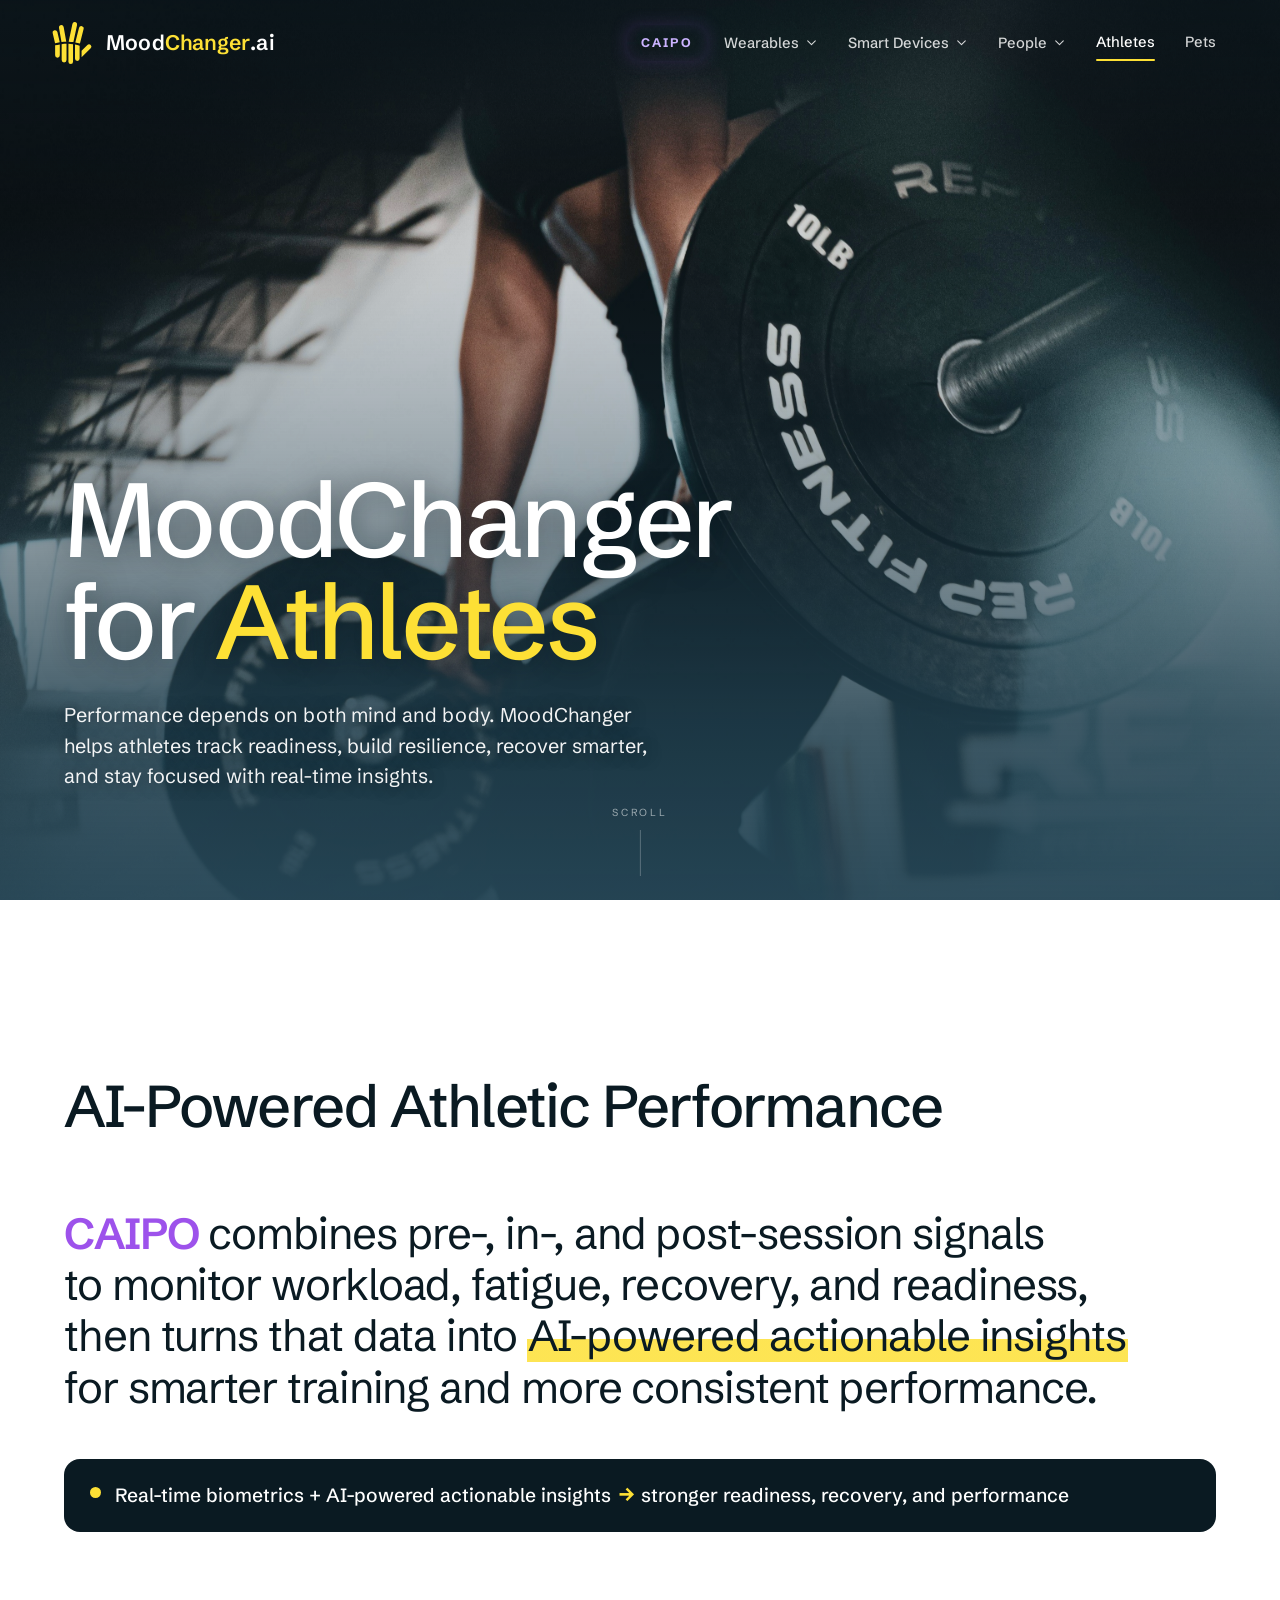
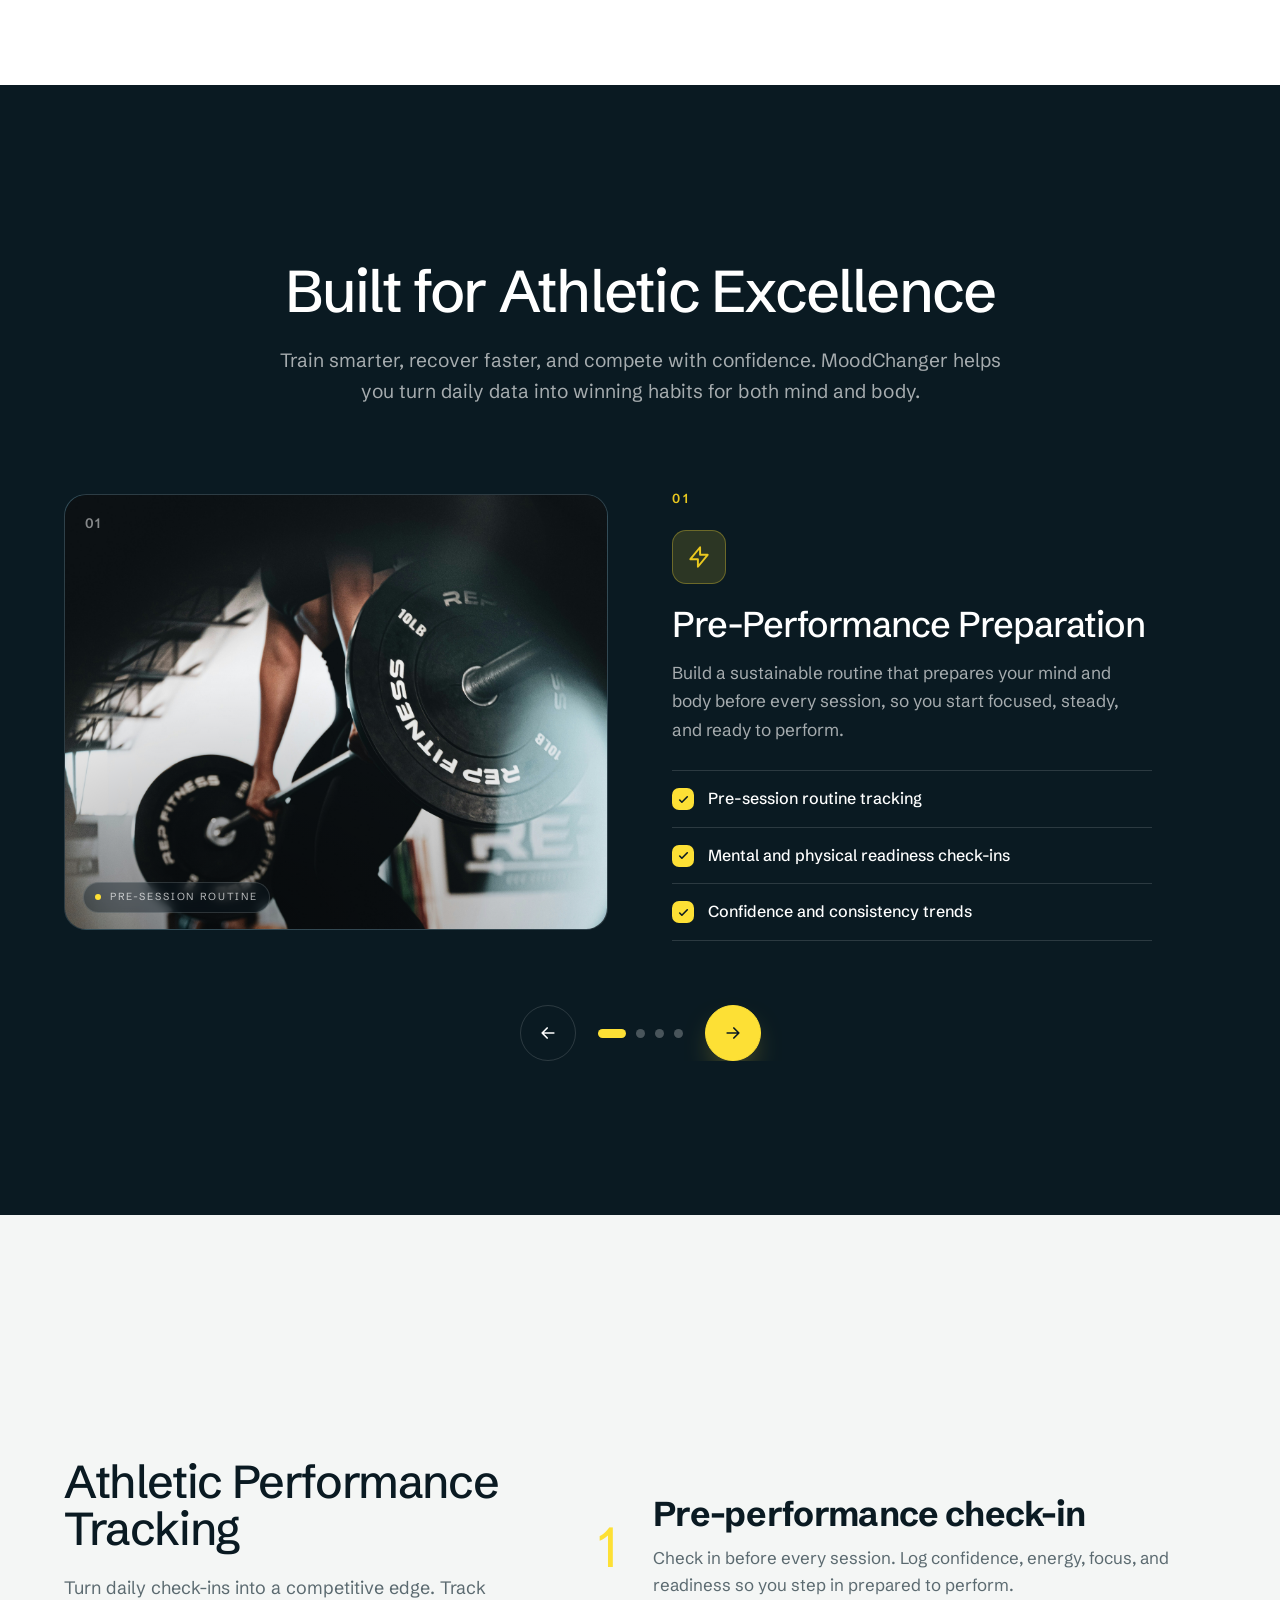
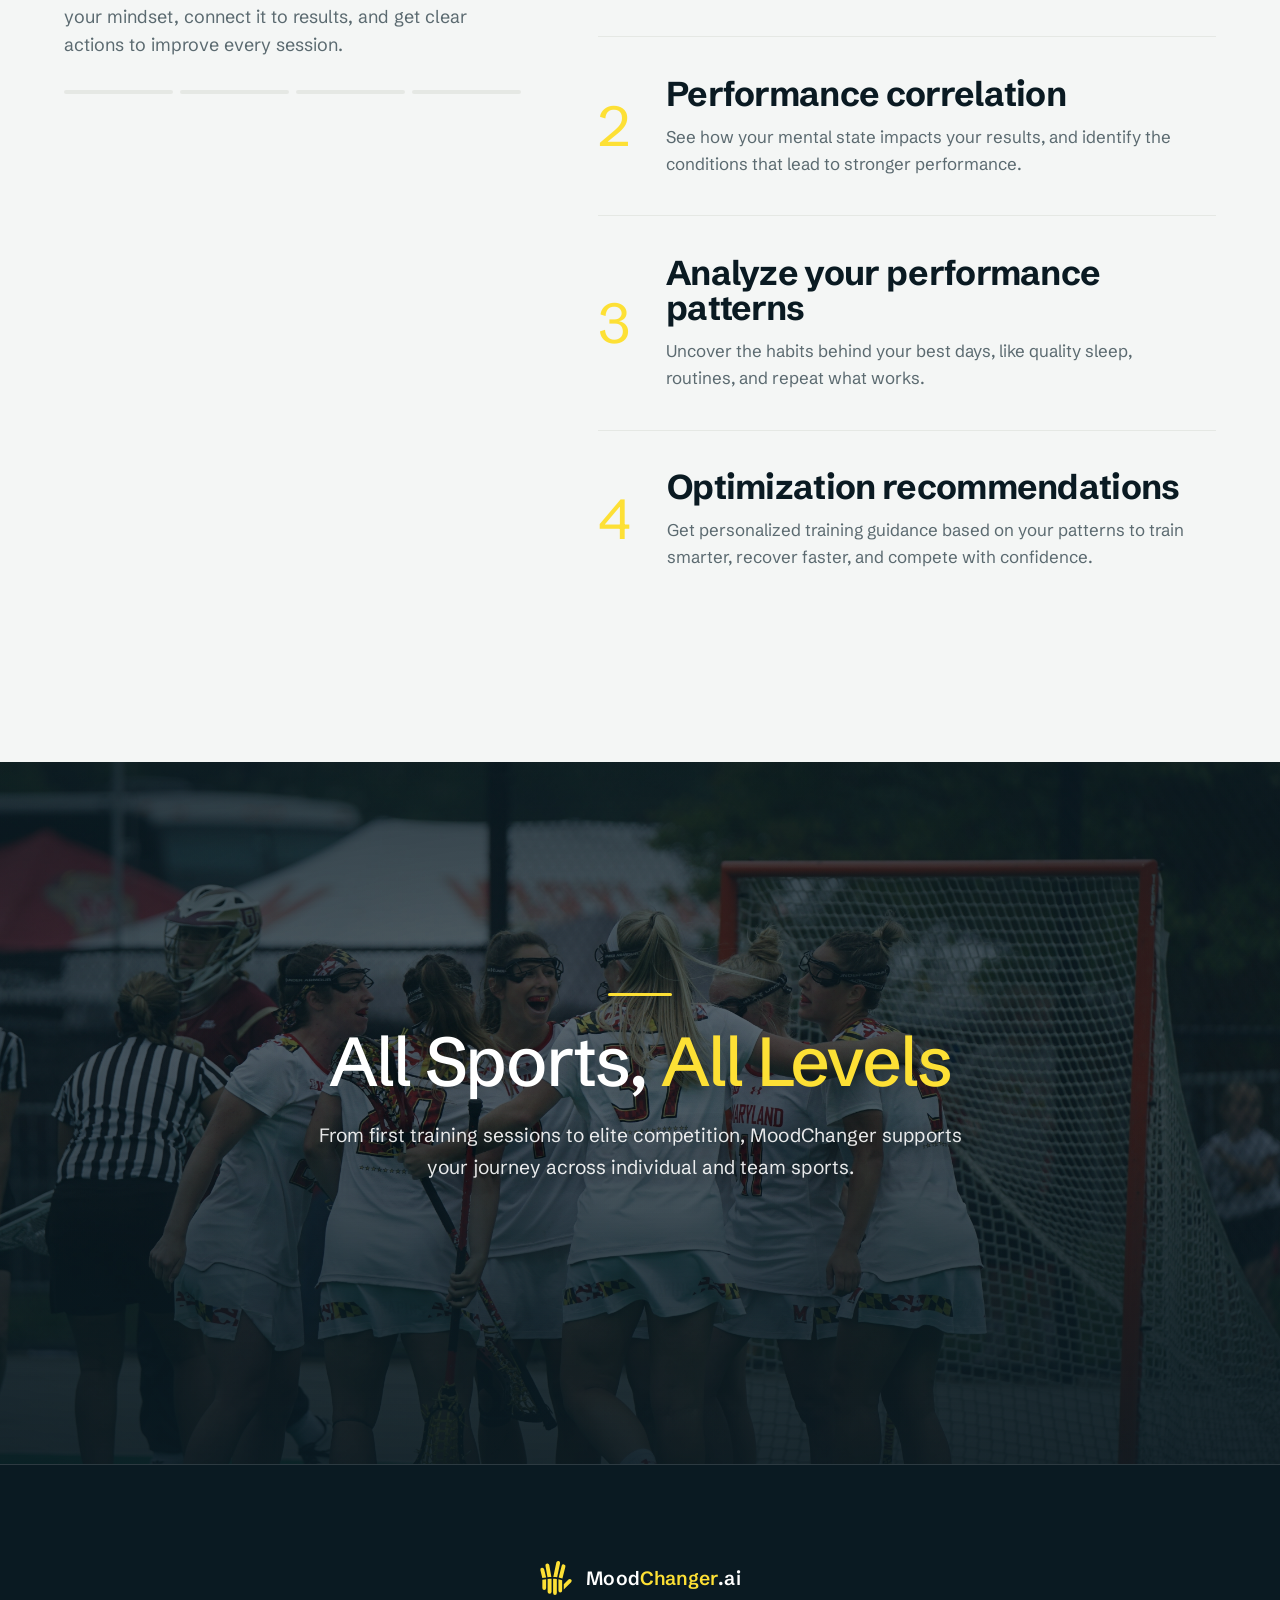
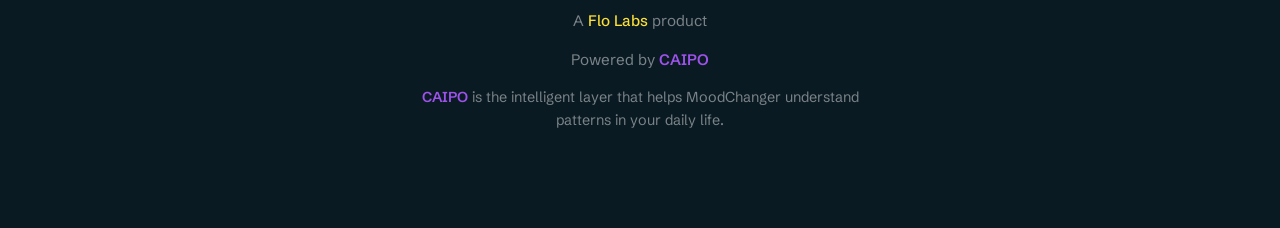
==== Athletes.html @ dd704f51 "Add files via upload" ====
<!doctype html>
<html lang="en">
<head>
<meta charset="utf-8">
<meta name="viewport" content="width=device-width, initial-scale=1">
<title>MoodChanger for Athletes</title>
<link rel="preconnect" href="https://fonts.googleapis.com">
<link rel="preconnect" href="https://fonts.gstatic.com" crossorigin>
<link href="https://fonts.googleapis.com/css2?family=Schibsted+Grotesk:wght@400;500;600;700;800&display=swap" rel="stylesheet">
<link rel="stylesheet" href="athletes.css">
</head>
<body id="top">

<div class="progress" aria-hidden="true"></div>

<!-- ============================================================ HEADER -->
<header class="site-header" data-header>
  <div class="header-row">
    <a class="brand" href="Home.html" aria-label="MoodChanger home">
      <img class="mark" src="assets/flomadlogo.svg" alt="">
      <span class="word">Mood<span class="a">Changer</span>.ai</span>
    </a>

    <button class="burger" data-nav-toggle aria-label="Menu" aria-expanded="false"><i></i><i></i><i></i></button>

    <nav class="nav" data-nav aria-label="Primary">
      <div class="item">
        <a class="caipo-pill" href="https://www.caipo.ai/" target="_blank" rel="noopener">CAIPO</a>
      </div>

      <div class="item has-menu">
        <button class="trigger" type="button">Wearables
          <svg class="chev" viewBox="0 0 24 24" fill="none" stroke="currentColor" stroke-width="2"><path d="M19 9l-7 7-7-7" stroke-linecap="round" stroke-linejoin="round"/></svg>
        </button>
        <div class="menu scroll">
          <a href="#">SmartGlasses</a>
          <a href="#">EEG Hardware</a>
          <a href="#">Smart Ring</a>
          <a href="#">Brain Monitor</a>
          <a href="#">Smart Foot Pods</a>
          <a href="#">Smart Insoles</a>
          <a href="#">Smart Watch</a>
          <a href="#">Exoskeleton</a>
          <a href="#">Smart Gloves</a>
          <a href="#">Smart Shirt</a>
          <a href="#">Smart Suit</a>
          <a href="#">Smart Posture Trainer</a>
        </div>
      </div>

      <div class="item has-menu">
        <button class="trigger" type="button">Smart Devices
          <svg class="chev" viewBox="0 0 24 24" fill="none" stroke="currentColor" stroke-width="2"><path d="M19 9l-7 7-7-7" stroke-linecap="round" stroke-linejoin="round"/></svg>
        </button>
        <div class="menu">
          <a href="#">AI Health Insights</a>
          <a href="#">Smart Scale</a>
          <a href="#">Smart Bottle</a>
          <a href="#">Smart Robots</a>
        </div>
      </div>

      <div class="item has-menu">
        <button class="trigger" type="button">People
          <svg class="chev" viewBox="0 0 24 24" fill="none" stroke="currentColor" stroke-width="2"><path d="M19 9l-7 7-7-7" stroke-linecap="round" stroke-linejoin="round"/></svg>
        </button>
        <div class="menu">
          <a href="#">Allergies</a>
          <a href="#">Stuttering</a>
          <a href="#">Cognitive Loss</a>
        </div>
      </div>

      <div class="item active"><a href="#top">Athletes</a></div>
      <div class="item"><a href="#">Pets</a></div>
    </nav>
  </div>
</header>

<main>

  <!-- ============================================================ HERO -->
  <section class="hero">
    <div class="hero-media" data-parallax="0.16">
      <video class="hero-video" autoplay muted loop playsinline preload="auto" poster="assets/feature-1.jpg">
        <source src="assets/hero.mp4" type="video/mp4">
      </video>
    </div>

    <div class="hero-inner">
      <h1 class="reveal" data-delay="80">MoodChanger for <span class="accent">Athletes</span></h1>
      <p class="lede reveal" data-delay="200">Performance depends on both mind and body. MoodChanger helps athletes track readiness, build resilience, recover smarter, and stay focused with real-time insights.</p>
    </div>

    <div class="scrollcue"><span>Scroll</span><span class="track"></span></div>
  </section>

  <!-- ============================================================ STATEMENT -->
  <section class="band paper" id="performance">
    <div class="wrap">
      <div class="statement">
        <div class="section-head">
          <h2 class="reveal" data-delay="60">AI-Powered Athletic Performance</h2>
        </div>

        <div class="statement-body">
          <p class="lead-line reveal" data-delay="80"><a class="caipo caipo-link" href="https://www.caipo.ai/" target="_blank" rel="noopener">CAIPO</a> combines pre-, in-, and post-session signals to monitor workload, fatigue, recovery, and readiness, then turns that data into <span class="mk">AI-powered actionable insights</span> for smarter training and more consistent performance.</p>
          <div class="signal reveal" data-delay="160">
            <span class="pulse"></span>
            <span>Real-time biometrics + AI-powered actionable insights <span class="ar">&#8594;</span> stronger readiness, recovery, and performance</span>
          </div>
        </div>
      </div>
    </div>
  </section>

  <!-- ============================================================ FEATURES -->
  <section class="band dark" id="excellence">
    <div class="wrap">
      <div class="section-head center">
        <h2 class="reveal" data-delay="60">Built for Athletic Excellence</h2>
        <p class="sub reveal" data-delay="120">Train smarter, recover faster, and compete with confidence. MoodChanger helps you turn daily data into winning habits for both mind and body.</p>
      </div>

      <div class="feature-carousel reveal" data-delay="120">
        <div class="feature-track">

        <!-- 01 -->
        <article class="feature reveal">
          <div class="media">
            <div class="zoom"><img src="assets/feature-1.jpg" alt="Athlete preparing to lift" loading="lazy"></div>
            <div class="vig"></div>
            <span class="idx">01</span>
            <span class="tag"><span class="dot"></span>Pre-session routine</span>
          </div>
          <div class="copy">
            <span class="fnum">01</span>
            <div class="ficon"><svg viewBox="0 0 24 24" fill="none" stroke="currentColor" stroke-width="1.8"><path d="M13 10V3L4 14h7v7l9-11h-7z" stroke-linecap="round" stroke-linejoin="round"/></svg></div>
            <h3>Pre-Performance Preparation</h3>
            <p class="desc">Build a sustainable routine that prepares your mind and body before every session, so you start focused, steady, and ready to perform.</p>
            <ul class="points">
              <li><span class="ck"><svg viewBox="0 0 24 24" fill="none" stroke="currentColor" stroke-width="3"><path d="M5 13l4 4L19 7" stroke-linecap="round" stroke-linejoin="round"/></svg></span>Pre-session routine tracking</li>
              <li><span class="ck"><svg viewBox="0 0 24 24" fill="none" stroke="currentColor" stroke-width="3"><path d="M5 13l4 4L19 7" stroke-linecap="round" stroke-linejoin="round"/></svg></span>Mental and physical readiness check-ins</li>
              <li><span class="ck"><svg viewBox="0 0 24 24" fill="none" stroke="currentColor" stroke-width="3"><path d="M5 13l4 4L19 7" stroke-linecap="round" stroke-linejoin="round"/></svg></span>Confidence and consistency trends</li>
            </ul>
          </div>
        </article>

        <!-- 02 -->
        <article class="feature reveal">
          <div class="media">
            <div class="zoom"><img src="assets/feature-2.jpg" alt="Athlete resting and recovering" loading="lazy"></div>
            <div class="vig"></div>
            <span class="idx">02</span>
            <span class="tag"><span class="dot"></span>Recovery &amp; sleep</span>
          </div>
          <div class="copy">
            <span class="fnum">02</span>
            <div class="ficon"><svg viewBox="0 0 24 24" fill="none" stroke="currentColor" stroke-width="1.8"><path d="M9 19v-6a2 2 0 00-2-2H5a2 2 0 00-2 2v6a2 2 0 002 2h2a2 2 0 002-2zm0 0V9a2 2 0 012-2h2a2 2 0 012 2v10m-6 0a2 2 0 002 2h2a2 2 0 002-2m0 0V5a2 2 0 012-2h2a2 2 0 012 2v14a2 2 0 01-2 2h-2a2 2 0 01-2-2z" stroke-linecap="round" stroke-linejoin="round"/></svg></div>
            <h3>Recovery &amp; Training Load</h3>
            <p class="desc">Balance effort and recovery with clearer insights into your levels of fatigue, workload, and your capacity to train without losing momentum.</p>
            <ul class="points">
              <li><span class="ck"><svg viewBox="0 0 24 24" fill="none" stroke="currentColor" stroke-width="3"><path d="M5 13l4 4L19 7" stroke-linecap="round" stroke-linejoin="round"/></svg></span>Sleep and recovery correlation</li>
              <li><span class="ck"><svg viewBox="0 0 24 24" fill="none" stroke="currentColor" stroke-width="3"><path d="M5 13l4 4L19 7" stroke-linecap="round" stroke-linejoin="round"/></svg></span>Training load and fatigue patterns</li>
              <li><span class="ck"><svg viewBox="0 0 24 24" fill="none" stroke="currentColor" stroke-width="3"><path d="M5 13l4 4L19 7" stroke-linecap="round" stroke-linejoin="round"/></svg></span>Recovery optimization guidance</li>
            </ul>
          </div>
        </article>

        <!-- 03 -->
        <article class="feature reveal">
          <div class="media">
            <div class="zoom"><img src="assets/feature-3.jpg" alt="Athlete supported under pressure" loading="lazy"></div>
            <div class="vig"></div>
            <span class="idx">03</span>
            <span class="tag"><span class="dot"></span>Focus under pressure</span>
          </div>
          <div class="copy">
            <span class="fnum">03</span>
            <div class="ficon"><svg viewBox="0 0 24 24" fill="none" stroke="currentColor" stroke-width="1.8"><path d="M9.663 17h4.673M12 3v1m6.364 1.636l-.707.707M21 12h-1M4 12H3m3.343-5.657l-.707-.707m2.828 9.9a5 5 0 117.072 0l-.548.547A3.374 3.374 0 0014 18.469V19a2 2 0 11-4 0v-.531c0-.895-.356-1.754-.988-2.386l-.548-.547z" stroke-linecap="round" stroke-linejoin="round"/></svg></div>
            <h3>Performance Readiness</h3>
            <p class="desc">Understand how pressure, environment, and mindset affect decisions and execution, so you can stay composed when performance matters most.</p>
            <ul class="points">
              <li><span class="ck"><svg viewBox="0 0 24 24" fill="none" stroke="currentColor" stroke-width="3"><path d="M5 13l4 4L19 7" stroke-linecap="round" stroke-linejoin="round"/></svg></span>Pressure response patterns</li>
              <li><span class="ck"><svg viewBox="0 0 24 24" fill="none" stroke="currentColor" stroke-width="3"><path d="M5 13l4 4L19 7" stroke-linecap="round" stroke-linejoin="round"/></svg></span>Environmental performance factors</li>
              <li><span class="ck"><svg viewBox="0 0 24 24" fill="none" stroke="currentColor" stroke-width="3"><path d="M5 13l4 4L19 7" stroke-linecap="round" stroke-linejoin="round"/></svg></span>Focus and resilience strategies</li>
            </ul>
          </div>
        </article>

        <!-- 04 -->
        <article class="feature reveal">
          <div class="media">
            <div class="zoom"><img src="assets/feature-4.jpg" alt="Team celebrating together" loading="lazy"></div>
            <div class="vig"></div>
            <span class="idx">04</span>
            <span class="tag"><span class="dot"></span>Team coordination</span>
          </div>
          <div class="copy">
            <span class="fnum">04</span>
            <div class="ficon"><svg viewBox="0 0 24 24" fill="none" stroke="currentColor" stroke-width="1.8"><path d="M17 20h5v-2a3 3 0 00-5.356-1.857M17 20H7m10 0v-2c0-.656-.126-1.283-.356-1.857M7 20H2v-2a3 3 0 015.356-1.857M7 20v-2c0-.656.126-1.283.356-1.857m0 0a5.002 5.002 0 019.288 0M15 7a3 3 0 11-6 0 3 3 0 016 0zm6 3a2 2 0 11-4 0 2 2 0 014 0zM7 10a2 2 0 11-4 0 2 2 0 014 0z" stroke-linecap="round" stroke-linejoin="round"/></svg></div>
            <h3>Coordinated Performance</h3>
            <p class="desc">Strengthen your individual impact while improving team coordination through clearer communication, leadership awareness through shared performance patterns.</p>
            <ul class="points">
              <li><span class="ck"><svg viewBox="0 0 24 24" fill="none" stroke="currentColor" stroke-width="3"><path d="M5 13l4 4L19 7" stroke-linecap="round" stroke-linejoin="round"/></svg></span>Leadership moments</li>
              <li><span class="ck"><svg viewBox="0 0 24 24" fill="none" stroke="currentColor" stroke-width="3"><path d="M5 13l4 4L19 7" stroke-linecap="round" stroke-linejoin="round"/></svg></span>Communication patterns</li>
              <li><span class="ck"><svg viewBox="0 0 24 24" fill="none" stroke="currentColor" stroke-width="3"><path d="M5 13l4 4L19 7" stroke-linecap="round" stroke-linejoin="round"/></svg></span>Team coordination signals</li>
            </ul>
          </div>
        </article>

        </div><!-- /feature-track -->

        <div class="carousel-nav">
          <button class="cbtn prev" type="button" data-carousel-prev aria-label="Previous capability">
            <svg viewBox="0 0 24 24" fill="none" stroke="currentColor" stroke-width="2"><path d="M19 12H5M11 6l-6 6 6 6" stroke-linecap="round" stroke-linejoin="round"/></svg>
          </button>
          <div class="carousel-dots" role="tablist">
            <button class="on" type="button" aria-label="Capability 1"></button>
            <button type="button" aria-label="Capability 2"></button>
            <button type="button" aria-label="Capability 3"></button>
            <button type="button" aria-label="Capability 4"></button>
          </div>
          <button class="cbtn next" type="button" data-carousel-next aria-label="Next capability">
            <svg viewBox="0 0 24 24" fill="none" stroke="currentColor" stroke-width="2"><path d="M5 12h14M13 6l6 6-6 6" stroke-linecap="round" stroke-linejoin="round"/></svg>
          </button>
        </div>
      </div><!-- /feature-carousel -->
    </div>
  </section>

  <!-- ============================================================ TRACKING -->
  <section class="band paper-2" id="tracking">
    <div class="wrap">
      <div class="track-grid">
        <div class="track-aside">
          <h2 class="reveal" data-delay="60" style="font-size:clamp(1.9rem,3.6vw,3rem);font-weight:500;letter-spacing:-.03em">Athletic Performance Tracking</h2>
          <p class="reveal" data-delay="120" style="margin-top:22px;color:var(--muted-l);font-size:1.12rem;line-height:1.6">Turn daily check-ins into a competitive edge. Track your mindset, connect it to results, and get clear actions to improve every session.</p>
          <div class="meter reveal" data-delay="180"><span></span><span></span><span></span><span></span></div>
        </div>

        <div class="steps">
          <div class="step"><div class="n">1</div><div><h4>Pre-performance check-in</h4><p>Check in before every session. Log confidence, energy, focus, and readiness so you step in prepared to perform.</p></div></div>
          <div class="step"><div class="n">2</div><div><h4>Performance correlation</h4><p>See how your mental state impacts your results, and identify the conditions that lead to stronger performance.</p></div></div>
          <div class="step"><div class="n">3</div><div><h4>Analyze your performance patterns</h4><p>Uncover the habits behind your best days, like quality sleep, routines, and repeat what works.</p></div></div>
          <div class="step"><div class="n">4</div><div><h4>Optimization recommendations</h4><p>Get personalized training guidance based on your patterns to train smarter, recover faster, and compete with confidence.</p></div></div>
        </div>
      </div>
    </div>
  </section>

  <!-- ============================================================ CLOSING -->
  <section class="closing">
    <div class="closing-media" data-parallax="0.1">
      <video class="closing-video" autoplay muted loop playsinline preload="auto" poster="assets/feature-4.jpg">
        <source src="assets/closing.mp4" type="video/mp4">
      </video>
    </div>
    <div class="inner">
      <span class="closing-rule reveal" data-rev="fade" aria-hidden="true"></span>
      <h3 class="reveal" data-delay="60">All Sports, <span class="accent">All Levels</span></h3>
      <p class="reveal" data-delay="140">From first training sessions to elite competition, MoodChanger supports your journey across individual and team sports.</p>
      <p class="privacy reveal" data-delay="200"><span class="lock"><svg viewBox="0 0 24 24" fill="none" stroke="currentColor" stroke-width="2"><rect x="4" y="11" width="16" height="9" rx="2"/><path d="M8 11V7a4 4 0 018 0v4" stroke-linecap="round"/></svg></span>Your data stays private and is only shared with your permission.</p>
    </div>
  </section>

</main>

<!-- ============================================================ FOOTER -->
<footer class="site-footer">
  <div class="wrap footer-inner">
    <a class="brand" href="Home.html"><img class="mark" src="assets/flomadlogo.svg" alt="" style="width:34px;height:34px"><span class="word">Mood<span class="a">Changer</span>.ai</span></a>
    <p>A <a class="lk" href="https://www.flolabsinnovations.com/" target="_blank" rel="noopener">Flo Labs</a> product</p>
    <p>Powered by <a href="https://caipo.ai" target="_blank" rel="noopener" class="caipo">CAIPO</a></p>
    <p class="fine"><span class="caipo">CAIPO</span> is the intelligent layer that helps MoodChanger understand patterns in your daily life.</p>
  </div>
</footer>

<a class="backhome" href="Home.html" aria-label="Back to home"><svg viewBox="0 0 24 24" fill="none" stroke="currentColor" stroke-width="2"><path d="M19 12H5M11 6l-6 6 6 6" stroke-linecap="round" stroke-linejoin="round"/></svg>Home</a>

<script src="athletes.js"></script>
</body>
</html>
---- athletes.css ----
/* ============================================================
   MoodChanger · Athletes — cinematic redesign
   Visual language adapted from getcarv.com (motion reference)
   Palette: white-forward · MoodChanger yellow accent · deep navy ink
   ============================================================ */

:root{
  --ink:#0a1a22;          /* deep cinematic navy-black */
  --ink-brand:#0d2430;    /* MoodChanger navy */
  --ink-2:#102c38;
  --ink-3:#16384696;
  --paper:#ffffff;
  --paper-2:#f4f6f5;      /* warm off-white */
  --paper-3:#e9ece9;
  --line-d:rgba(255,255,255,.14);
  --line-l:#e5e8e4;
  --muted-d:rgba(255,255,255,.64);
  --muted-d2:rgba(255,255,255,.46);
  --muted-l:#5b6a70;
  --muted-l2:#8a979c;
  --yellow:#FDE035;
  --yellow-deep:#E9C81F;
  --caipo:#9d52eb;
  --ease:cubic-bezier(.22,.7,.3,1);
  --ease-out:cubic-bezier(.16,.84,.34,1);
  --maxw:1280px;
}

*{box-sizing:border-box}
html{scroll-behavior:smooth; -webkit-text-size-adjust:100%}
body{
  margin:0; background:var(--paper); color:var(--ink);
  font-family:"Schibsted Grotesk",system-ui,sans-serif;
  font-size:17px; line-height:1.6; font-weight:400;
  -webkit-font-smoothing:antialiased; overflow-x:hidden;
}
h1,h2,h3,h4{margin:0; font-weight:500; line-height:1.02; letter-spacing:-.025em}
p{margin:0}
a{color:inherit; text-decoration:none}
img{display:block; max-width:100%}
ul{margin:0; padding:0; list-style:none}
.wrap{width:min(var(--maxw),90vw); margin-inline:auto}

/* ---------- shared label ---------- */
.eyebrow{
  display:inline-flex; align-items:center; gap:.8em;
  font-size:.72rem; font-weight:600; letter-spacing:.2em; text-transform:uppercase;
  color:var(--muted-l);
}
.eyebrow::before{content:""; width:26px; height:2px; background:var(--yellow); display:block; transform-origin:left}
.on-dark .eyebrow, .eyebrow.light{color:var(--muted-d2)}

/* ---------- scroll progress ---------- */
.progress{position:fixed; top:0; left:0; height:2px; width:0; background:var(--yellow); z-index:1000; transition:width .1s linear}

/* ============================================================
   HEADER
   ============================================================ */
.site-header{position:fixed; inset:0 0 auto 0; z-index:900; transition:background .45s var(--ease), box-shadow .45s var(--ease), border-color .45s}
.site-header::after{content:""; position:absolute; inset:0; border-bottom:1px solid transparent; transition:border-color .45s; pointer-events:none}
.header-row{display:flex; align-items:center; justify-content:space-between; gap:24px; width:min(var(--maxw),92vw); margin-inline:auto; padding:22px 0; transition:padding .45s var(--ease)}
.site-header.scrolled{background:rgba(10,26,34,.78); backdrop-filter:blur(18px) saturate(1.2)}
.site-header.scrolled::after{border-color:var(--line-d)}
.site-header.scrolled .header-row{padding:13px 0}

.brand{display:flex; align-items:center; gap:13px}
.brand .mark{width:42px; height:42px; transition:transform .5s var(--ease)}
.brand:hover .mark{transform:rotate(-9deg) scale(1.07)}
.brand .word{display:flex; align-items:baseline; font-weight:600; font-size:1.32rem; letter-spacing:.005em; white-space:nowrap}
.brand .word .a{color:var(--yellow)}
/* default chrome = light text over dark hero */
.brand .word{color:#fff}
.nav{display:flex; align-items:center; gap:4px}
.nav > .item > a, .nav > .item > .trigger{
  display:inline-flex; align-items:center; gap:6px; padding:9px 13px; border-radius:9px;
  font-size:.92rem; font-weight:500; color:rgba(255,255,255,.82); cursor:pointer; white-space:nowrap;
  transition:color .25s, background .25s; background:transparent; border:0; font-family:inherit;
}
.nav > .item > a:hover, .nav > .item:hover > .trigger{color:#fff; background:rgba(255,255,255,.08)}
.nav .item.active > a{color:#fff}
.nav .item.active > a::after{content:""; position:absolute; left:13px; right:13px; bottom:3px; height:2px; background:var(--yellow); border-radius:2px}
.nav .item{position:relative}
.nav .item.active > a{position:relative}
.chev{width:13px; height:13px; transition:transform .3s var(--ease)}
.nav .item.has-menu:hover .chev{transform:rotate(180deg)}

.caipo-pill{
  font-weight:700!important; letter-spacing:.18em; font-size:.78rem!important;
  border:1px solid rgba(157,82,235,.5); color:#cbb3ff!important;
  padding:8px 14px!important; border-radius:9px;
  box-shadow:0 0 18px rgba(157,82,235,.18), inset 0 0 14px rgba(157,82,235,.12);
}
.caipo-pill:hover{border-color:#cbb3ff; color:#fff!important; background:rgba(157,82,235,.16)!important}

/* dropdown */
.menu{
  position:absolute; top:calc(100% + 10px); left:0; min-width:230px;
  background:rgba(13,36,48,.9); backdrop-filter:blur(20px);
  border:1px solid var(--line-d); border-radius:14px; padding:8px;
  box-shadow:0 30px 60px -28px rgba(0,0,0,.7);
  opacity:0; visibility:hidden; transform:translateY(8px); transition:.3s var(--ease); z-index:50;
}
.menu.scroll{max-height:340px; overflow-y:auto}
.nav .item.has-menu:hover .menu, .nav .item.has-menu:focus-within .menu{opacity:1; visibility:visible; transform:none}
.menu a{display:block; padding:9px 13px; border-radius:9px; font-size:.9rem; color:var(--muted-d); transition:.2s}
.menu a:hover{background:rgba(253,224,53,.12); color:#fff}
.menu::-webkit-scrollbar{width:0}

/* burger */
.burger{display:none; flex-direction:column; gap:5px; width:44px; height:44px; align-items:center; justify-content:center;
  background:rgba(255,255,255,.08); border:1px solid rgba(255,255,255,.2); border-radius:11px; cursor:pointer; z-index:60}
.burger i{width:20px; height:2px; background:#fff; border-radius:2px; transition:.3s var(--ease)}

/* ============================================================
   HERO
   ============================================================ */
.hero{position:relative; min-height:100svh; display:flex; align-items:flex-end; overflow:hidden; background:var(--ink); color:#fff}
.hero-media{position:absolute; inset:-10% 0 -10% 0; will-change:transform}
.hero-media .fill{position:absolute; inset:0}
.hero-video{position:absolute; inset:0; width:100%; height:100%; object-fit:cover; background:var(--ink)}
.hero::after{content:""; position:absolute; inset:0; z-index:1;
  background:linear-gradient(180deg,
    rgba(10,26,34,.42) 0%,
    rgba(10,26,34,.10) 24%,
    rgba(20,48,61,.42) 54%,
    rgba(31,62,77,.84) 80%,
    rgba(38,70,86,.96) 100%)}
.hero-inner{position:relative; z-index:2; width:min(var(--maxw),90vw); margin-inline:auto; padding:0 0 clamp(70px,12vh,150px)}
.hero h1{
  font-size:clamp(2.9rem,8.2vw,7rem); font-weight:500; line-height:.97; letter-spacing:-.035em;
  max-width:15ch; text-wrap:balance; text-shadow:0 2px 30px rgba(5,16,22,.5)}
.hero h1 .accent{color:var(--yellow); text-shadow:0 2px 26px rgba(5,16,22,.45)}
.hero .lede{margin-top:clamp(20px,3vh,34px); max-width:50ch; font-size:clamp(1.05rem,1.55vw,1.4rem); color:rgba(255,255,255,.94); font-weight:400; line-height:1.55; text-shadow:0 1px 16px rgba(5,16,22,.55)}
.hero .eyebrow{margin-bottom:26px}
.scrollcue{position:absolute; left:50%; bottom:24px; transform:translateX(-50%); z-index:3; display:flex; flex-direction:column; align-items:center; gap:9px;
  font-size:.64rem; letter-spacing:.28em; text-transform:uppercase; color:rgba(255,255,255,.55)}
.scrollcue .track{width:1px; height:46px; background:rgba(255,255,255,.25); position:relative; overflow:hidden}
.scrollcue .track::after{content:""; position:absolute; top:-60%; left:0; width:100%; height:60%; background:var(--yellow); animation:cue 2s var(--ease) infinite}
@keyframes cue{0%{top:-60%}100%{top:110%}}

/* ============================================================
   MEDIA PLACEHOLDER (premium, intentional)
   ============================================================ */
.media{position:relative; overflow:hidden; background:linear-gradient(150deg,#13313e 0%,#0b1d26 60%,#0a1a22 100%)}
.media.light{background:linear-gradient(150deg,#eef1ee 0%,#e4e8e4 60%,#dde2dd 100%)}
.media .grain{position:absolute; inset:0; color:rgba(255,255,255,.16);
  background-image:radial-gradient(currentColor .9px, transparent 1.5px); background-size:9px 9px;
  -webkit-mask-image:radial-gradient(120% 120% at 70% 20%, #000 0%, transparent 72%);
          mask-image:radial-gradient(120% 120% at 70% 20%, #000 0%, transparent 72%)}
.media.light .grain{color:rgba(10,26,34,.14)}
.media .vig{position:absolute; inset:0; background:radial-gradient(120% 100% at 30% 100%, rgba(0,0,0,.4), transparent 60%)}
.media.light .vig{background:radial-gradient(120% 100% at 30% 100%, rgba(10,26,34,.08), transparent 60%)}
.media .glyph{position:absolute; inset:0; display:grid; place-items:center; color:rgba(255,255,255,.22)}
.media.light .glyph{color:rgba(10,26,34,.18)}
.media .glyph svg{width:64px; height:64px}
.media .tag{position:absolute; left:18px; bottom:16px; display:flex; align-items:center; gap:9px;
  font-size:.64rem; letter-spacing:.18em; text-transform:uppercase; color:rgba(255,255,255,.7);
  background:rgba(10,26,34,.42); border:1px solid rgba(255,255,255,.14); backdrop-filter:blur(6px);
  padding:6px 11px; border-radius:999px}
.media.light .tag{color:var(--muted-l); background:rgba(255,255,255,.6); border-color:var(--line-l)}
.media .tag .dot{width:6px; height:6px; border-radius:50%; background:var(--yellow)}
.media .idx{position:absolute; top:18px; left:20px; font-size:.86rem; font-weight:600; letter-spacing:.1em; color:rgba(255,255,255,.5)}
.media.light .idx{color:var(--muted-l2)}
/* zoom-on-reveal */
.media .zoom{position:absolute; inset:0; transform:scale(1.14); transition:transform 1.7s var(--ease)}
.media .zoom img{width:100%; height:100%; object-fit:cover; display:block}
.reveal.in .media .zoom{transform:scale(1)}

/* ============================================================
   SECTION SCAFFOLDING
   ============================================================ */
section{position:relative}
.band{padding:clamp(84px,12vw,168px) 0}
.band.dark{background:var(--ink); color:#fff}
.band.paper{background:var(--paper)}
.band.paper-2{background:var(--paper-2)}
.section-head{max-width:880px}
.section-head.center{margin-inline:auto; text-align:center}
.section-head.center .eyebrow{justify-content:center}
.section-head h2{margin-top:22px; font-size:clamp(2rem,4.6vw,3.9rem); font-weight:500; letter-spacing:-.03em; text-wrap:balance}
.section-head .sub{margin-top:24px; font-size:clamp(1.05rem,1.5vw,1.3rem); color:var(--muted-l); max-width:62ch; line-height:1.6}
.band.dark .section-head .sub{color:var(--muted-d)}
.center .sub{margin-inline:auto}

/* ============================================================
   STATEMENT (AI-Powered Athletic Performance)
   ============================================================ */
.statement{display:grid; grid-template-columns:1fr; gap:clamp(40px,6vw,72px)}
.statement .statement-body{display:flex; flex-direction:column; gap:clamp(26px,4vw,46px)}
.statement .lead-line{font-size:clamp(1.7rem,3.4vw,3rem); font-weight:400; line-height:1.18; letter-spacing:-.025em; max-width:none; text-wrap:balance}
.statement .caipo-link{color:var(--caipo); font-weight:600; text-decoration:none; transition:color .25s}
.statement .caipo-link:hover{text-decoration:underline; text-underline-offset:3px}
.statement .lead-line .mk{background:linear-gradient(transparent 58%, rgba(253,224,53,.85) 58%); padding:0 .04em}
.statement .grid2{display:grid; grid-template-columns:1.1fr .9fr; gap:clamp(34px,5vw,64px); align-items:center}
.statement .body p{font-size:1.12rem; color:var(--muted-l); line-height:1.7}
.statement .body .caipo{color:var(--caipo); font-weight:600}
.signal{display:flex; align-items:flex-start; gap:14px; padding:22px 26px; border-radius:16px;
  background:var(--ink); color:#fff; font-weight:500; font-size:clamp(1.02rem,1.5vw,1.22rem); line-height:1.5}
.signal .ar{color:var(--yellow); font-weight:700; padding:0 .12em; font-size:1.1em; line-height:1}
.signal .pulse{flex:none; width:11px; height:11px; border-radius:50%; background:var(--yellow); margin-top:6px}

/* ============================================================
   FEATURE ROWS (editorial, alternating) — "Built for Athletic Excellence"
   ============================================================ */
/* carousel: one capability "page" at a time */
.feature-carousel{margin-top:clamp(48px,6vw,84px); position:relative; overflow:hidden}
.feature-track{display:flex; align-items:stretch; transition:transform .75s var(--ease); will-change:transform}
.feature-track > .feature{flex:0 0 100%; width:100%}
.carousel-nav{display:flex; align-items:center; justify-content:center; gap:22px; margin-top:clamp(40px,5vw,66px)}
.cbtn{width:56px; height:56px; border-radius:50%; display:grid; place-items:center; cursor:pointer;
  background:transparent; border:1px solid var(--line-d); color:#fff; transition:.3s var(--ease)}
.cbtn svg{width:20px; height:20px}
.cbtn.prev:hover{border-color:var(--yellow); color:var(--yellow)}
.cbtn.next{background:var(--yellow); border-color:var(--yellow); color:var(--ink); box-shadow:0 14px 32px -14px rgba(253,224,53,.7)}
.cbtn.next:hover{transform:translateX(3px)}
.carousel-dots{display:flex; align-items:center; gap:10px}
.carousel-dots button{width:9px; height:9px; border-radius:50%; border:0; padding:0; cursor:pointer; background:rgba(255,255,255,.26); transition:.35s var(--ease)}
.carousel-dots button.on{background:var(--yellow); width:28px; border-radius:5px}
.feature{display:grid; grid-template-columns:1fr 1fr; gap:clamp(36px,5vw,84px); align-items:center}
.feature .media{aspect-ratio:5/4; border-radius:22px; border:1px solid var(--line-d)}
.feature:nth-child(even) .media{order:2}
.feature .copy{max-width:30rem}
.feature .fnum{font-size:.82rem; font-weight:600; letter-spacing:.22em; color:var(--yellow-deep)}
.feature .ficon{width:54px; height:54px; border-radius:14px; background:rgba(253,224,53,.14); border:1px solid rgba(253,224,53,.3);
  display:grid; place-items:center; margin:20px 0 22px; transition:transform .5s var(--ease)}
.feature:hover .ficon{transform:translateY(-3px)}
.feature .ficon svg{width:26px; height:26px; color:var(--yellow-deep)}
.feature h3{font-size:clamp(1.6rem,2.8vw,2.4rem); font-weight:500; letter-spacing:-.028em}
.feature .desc{margin-top:16px; font-size:1.08rem; color:var(--muted-l); line-height:1.65}
.feature .points{margin-top:26px; display:flex; flex-direction:column; gap:0; border-top:1px solid var(--line-l)}
.feature .points li{display:flex; align-items:center; gap:14px; padding:15px 0; border-bottom:1px solid var(--line-l); font-weight:500; font-size:1rem;
  opacity:0; transform:translateY(12px); transition:opacity .55s var(--ease), transform .55s var(--ease)}
.feature.show-points .points li{opacity:1; transform:none}
.feature.show-points .points li:nth-child(1){transition-delay:.12s}
.feature.show-points .points li:nth-child(2){transition-delay:.32s}
.feature.show-points .points li:nth-child(3){transition-delay:.52s}
.feature .points li .ck{flex:none; width:22px; height:22px; border-radius:7px; background:var(--yellow); display:grid; place-items:center; transform:scale(.6); transition:transform .45s var(--ease)}
.feature.show-points .points li .ck{transform:scale(1)}
.feature .points li .ck svg{width:13px; height:13px; color:var(--ink)}

/* dark variant feature (cinematic) */
.band.dark .feature .media{border-color:var(--line-d)}
.band.dark .feature .desc{color:var(--muted-d)}
.band.dark .feature .points{border-color:var(--line-d)}
.band.dark .feature .points li{border-color:var(--line-d)}

/* ============================================================
   TRACKING STEPS — "Athletic Performance Tracking"
   ============================================================ */
.track-grid{margin-top:clamp(54px,7vw,90px); display:grid; grid-template-columns:.85fr 1.15fr; gap:clamp(40px,6vw,90px); align-items:start}
.track-aside{position:sticky; top:120px}
.track-aside .meter{margin-top:30px; display:flex; gap:7px}
.track-aside .meter span{height:4px; flex:1; background:var(--line-l); border-radius:2px; overflow:hidden; position:relative}
.track-aside .meter span::after{content:""; position:absolute; inset:0; background:var(--yellow); transform:scaleX(0); transform-origin:left; transition:transform .6s var(--ease)}
.track-aside .meter span.on::after{transform:scaleX(1)}
.steps{display:flex; flex-direction:column}
.step{display:grid; grid-template-columns:auto 1fr; gap:clamp(20px,3vw,40px); padding:clamp(26px,3vw,40px) 0; border-top:1px solid var(--line-l); align-items:center}
.step:first-child{border-top:0}
.step .n{font-size:clamp(2.4rem,4.4vw,3.6rem); font-weight:400; letter-spacing:-.04em; color:var(--paper-3); line-height:.9; transition:color .5s var(--ease)}
.step.in .n, .step:hover .n{color:var(--yellow)}
.step h4{font-size:clamp(1.5rem,2.7vw,2.15rem); font-weight:700; letter-spacing:-.02em}
.step p{margin-top:12px; color:var(--muted-l); font-size:1.06rem; line-height:1.6; max-width:52ch}

/* ============================================================
   CLOSING — "All Sports, All Levels"
   ============================================================ */
.closing{position:relative; min-height:78svh; display:flex; align-items:center; justify-content:center; text-align:center; overflow:hidden; background:var(--ink); color:#fff}
.closing .closing-media{position:absolute; inset:-8% 0; will-change:transform}
.closing .closing-video{position:absolute; inset:0; width:100%; height:100%; object-fit:cover; background:var(--ink)}
.closing::after{content:""; position:absolute; inset:0;
  background:linear-gradient(180deg, rgba(10,26,34,.62), rgba(10,26,34,.5) 45%, rgba(10,26,34,.8)),
             radial-gradient(120% 90% at 50% 42%, rgba(10,26,34,.2), rgba(10,26,34,.75))}
.closing .inner{position:relative; z-index:2; width:min(760px,90vw); padding:80px 0}
.closing h3{font-size:clamp(2.2rem,5.4vw,4.4rem); font-weight:500; letter-spacing:-.03em; text-shadow:0 2px 30px rgba(5,16,22,.55)}
.closing p{margin-top:24px; font-size:clamp(1.08rem,1.5vw,1.32rem); color:rgba(255,255,255,.9); line-height:1.65; max-width:54ch; margin-inline:auto; text-shadow:0 1px 18px rgba(5,16,22,.6)}
.closing p + p{margin-top:18px; color:rgba(255,255,255,.6); font-size:1.02rem}
.closing .seal{display:inline-flex; align-items:center; gap:9px; margin-bottom:30px; font-size:.7rem; letter-spacing:.2em; text-transform:uppercase; color:var(--yellow)}
.closing .seal svg{width:15px; height:15px}
.closing-rule{display:block; width:64px; height:3px; background:var(--yellow); margin:0 auto 30px; border-radius:2px}
.closing h3 .accent{color:var(--yellow)}
.closing .privacy{display:inline-flex; align-items:center; gap:11px; justify-content:center}
.closing .privacy .lock{display:inline-grid; place-items:center; width:32px; height:32px; border-radius:9px;
  background:rgba(253,224,53,.16); border:1px solid rgba(253,224,53,.42); color:var(--yellow); flex:none}
.closing .privacy .lock svg{width:15px; height:15px}

/* ============================================================
   FOOTER
   ============================================================ */
.site-footer{background:var(--ink); color:var(--muted-d2); border-top:1px solid var(--line-d)}
.footer-inner{display:flex; flex-direction:column; align-items:center; gap:14px; text-align:center; padding:clamp(60px,8vw,96px) 0}
.footer-inner .brand .word{color:#fff; font-size:1.2rem}
.footer-inner .lk{color:var(--yellow); font-weight:500}
.footer-inner .lk:hover{color:#fff}
.footer-inner p{font-size:.95rem}
.footer-inner .caipo{color:var(--caipo); font-weight:600}
.footer-inner .fine{max-width:54ch; color:var(--muted-d2); font-size:.9rem; line-height:1.6}

/* back home floating */
.backhome{position:fixed; left:20px; bottom:20px; z-index:800; display:inline-flex; align-items:center; gap:9px;
  background:rgba(10,26,34,.8); backdrop-filter:blur(12px); border:1px solid var(--line-d); color:#fff;
  padding:11px 17px; border-radius:999px; font-size:.86rem; font-weight:500;
  box-shadow:0 16px 36px -18px rgba(0,0,0,.6); opacity:0; transform:translateY(14px); transition:.5s var(--ease)}
.backhome.show{opacity:1; transform:none}
.backhome:hover{border-color:var(--yellow); color:var(--yellow)}
.backhome svg{width:15px; height:15px}

/* ============================================================
   REVEAL UTILITIES
   ============================================================ */
.reveal{opacity:0; transform:translateY(34px); transition:opacity 1s var(--ease), transform 1s var(--ease)}
.reveal.in{opacity:1; transform:none}
.reveal[data-rev="left"]{transform:translateX(-44px)}
.reveal[data-rev="right"]{transform:translateX(44px)}
.reveal[data-rev="left"].in, .reveal[data-rev="right"].in{transform:none}
.reveal[data-rev="fade"]{transform:none}
.rule{height:1px; background:var(--line-l); transform:scaleX(0); transform-origin:left; transition:transform 1.1s var(--ease)}
.band.dark .rule{background:var(--line-d)}
.reveal.in .rule, .rule.in{transform:scaleX(1)}
@media (prefers-reduced-motion:reduce){
  .reveal{opacity:1!important; transform:none!important; transition:none}
  .media .zoom{transform:none!important}
  .scrollcue .track::after, .signal .pulse{animation:none}
  .feature .points li{opacity:1!important; transform:none!important}
  .feature .points li .ck{transform:none!important}
}

/* ============================================================
   RESPONSIVE
   ============================================================ */
@media (max-width:1000px){
  .statement .grid2{grid-template-columns:1fr; align-items:start}
  .feature{grid-template-columns:1fr; gap:30px}
  .feature:nth-child(even) .media{order:0}
  .feature .media{aspect-ratio:16/10}
  .feature .copy{max-width:none}
  .track-grid{grid-template-columns:1fr; gap:36px}
  .track-aside{position:static}
}
@media (max-width:760px){
  body{font-size:16px}
  .nav{position:fixed; inset:0 0 0 auto; width:min(86vw,360px); background:rgba(10,26,34,.97); backdrop-filter:blur(20px);
    flex-direction:column; align-items:stretch; justify-content:flex-start; gap:2px; padding:96px 16px 40px;
    transform:translateX(100%); transition:transform .5s var(--ease); overflow-y:auto; border-left:1px solid var(--line-d)}
  body.nav-open .nav{transform:none}
  .nav > .item{width:100%}
  .nav > .item > a, .nav > .item > .trigger{width:100%; font-size:1rem; padding:13px 14px}
  .nav .item.active > a::after{display:none}
  .menu{position:static; opacity:1; visibility:visible; transform:none; background:transparent; border:0; box-shadow:none;
    padding:0 0 6px 14px; max-height:none}
  .menu.scroll{max-height:none}
  .menu a{color:var(--muted-d2)}
  .chev{display:none}
  .burger{display:flex}
  body.nav-open .burger i:nth-child(1){transform:translateY(7px) rotate(45deg)}
  body.nav-open .burger i:nth-child(2){opacity:0}
  body.nav-open .burger i:nth-child(3){transform:translateY(-7px) rotate(-45deg)}
  .caipo-pill{box-shadow:none}
  .backhome{left:14px; bottom:14px}
}
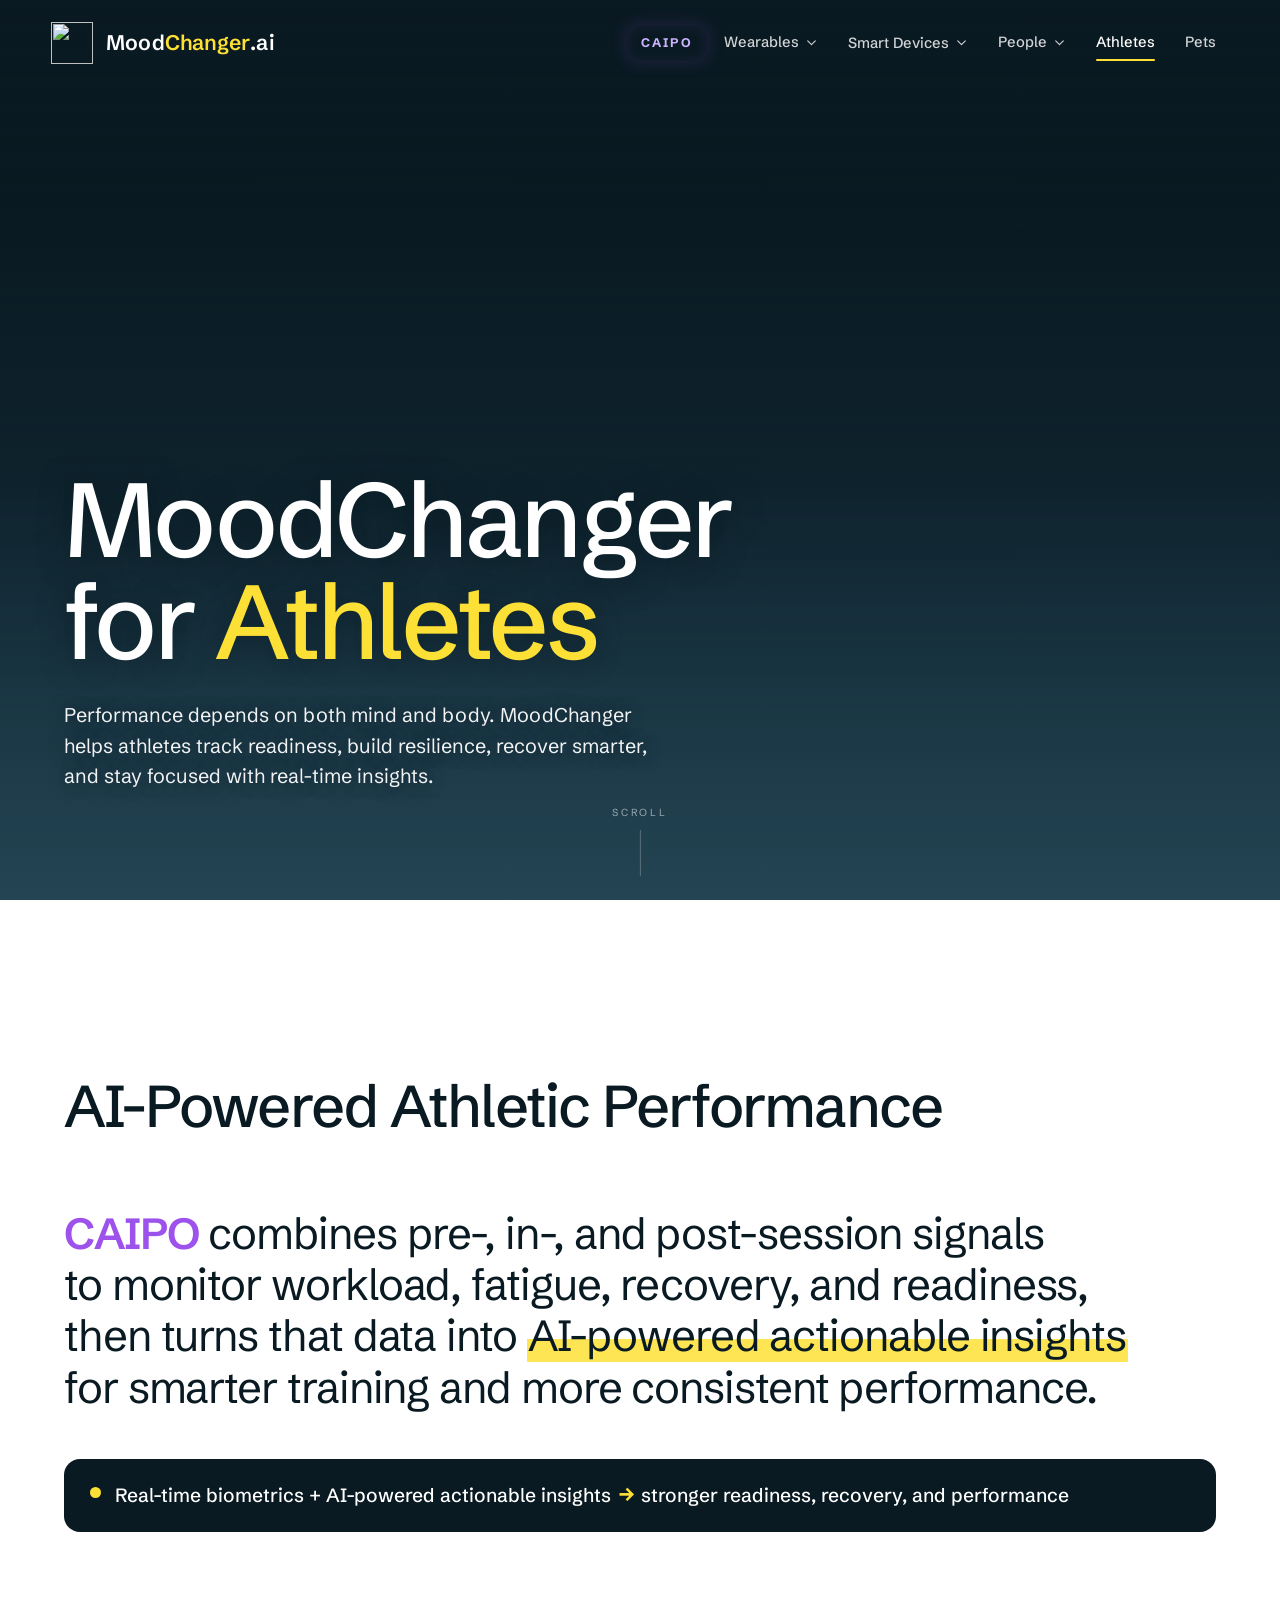
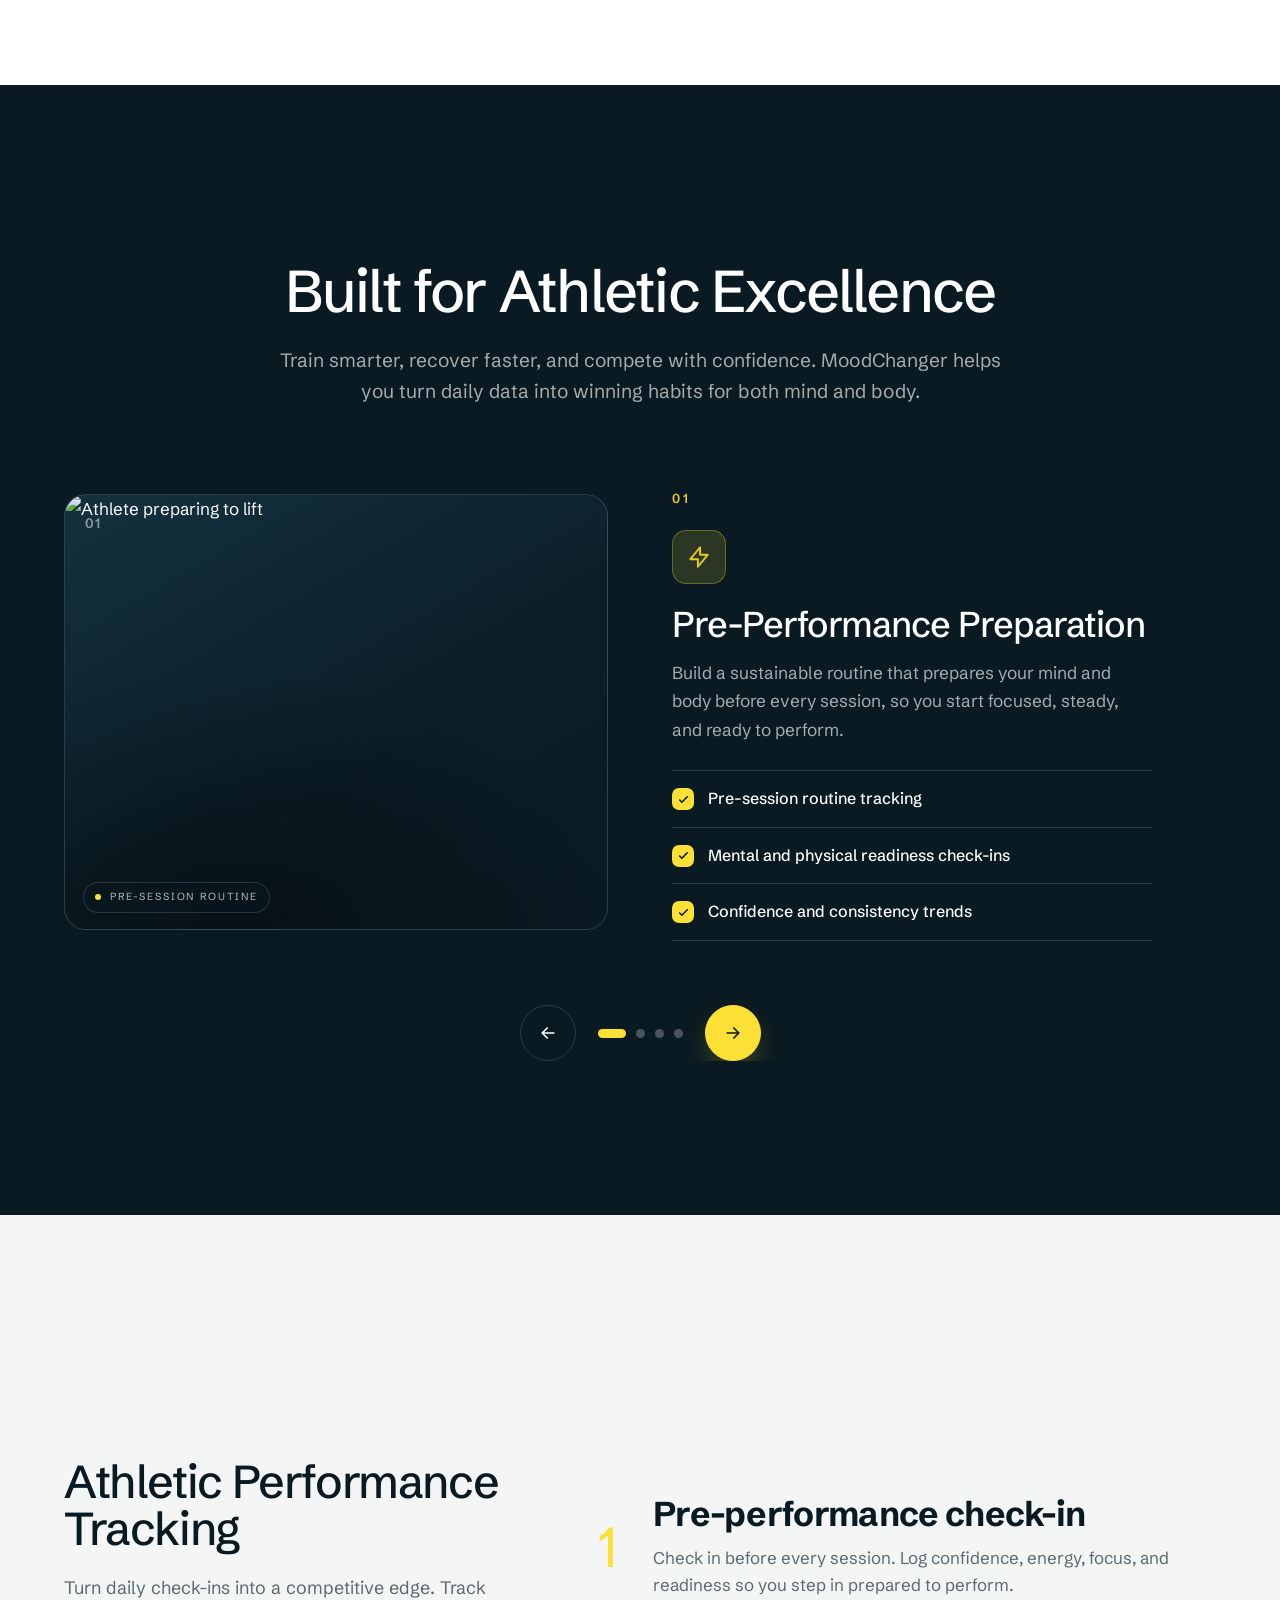
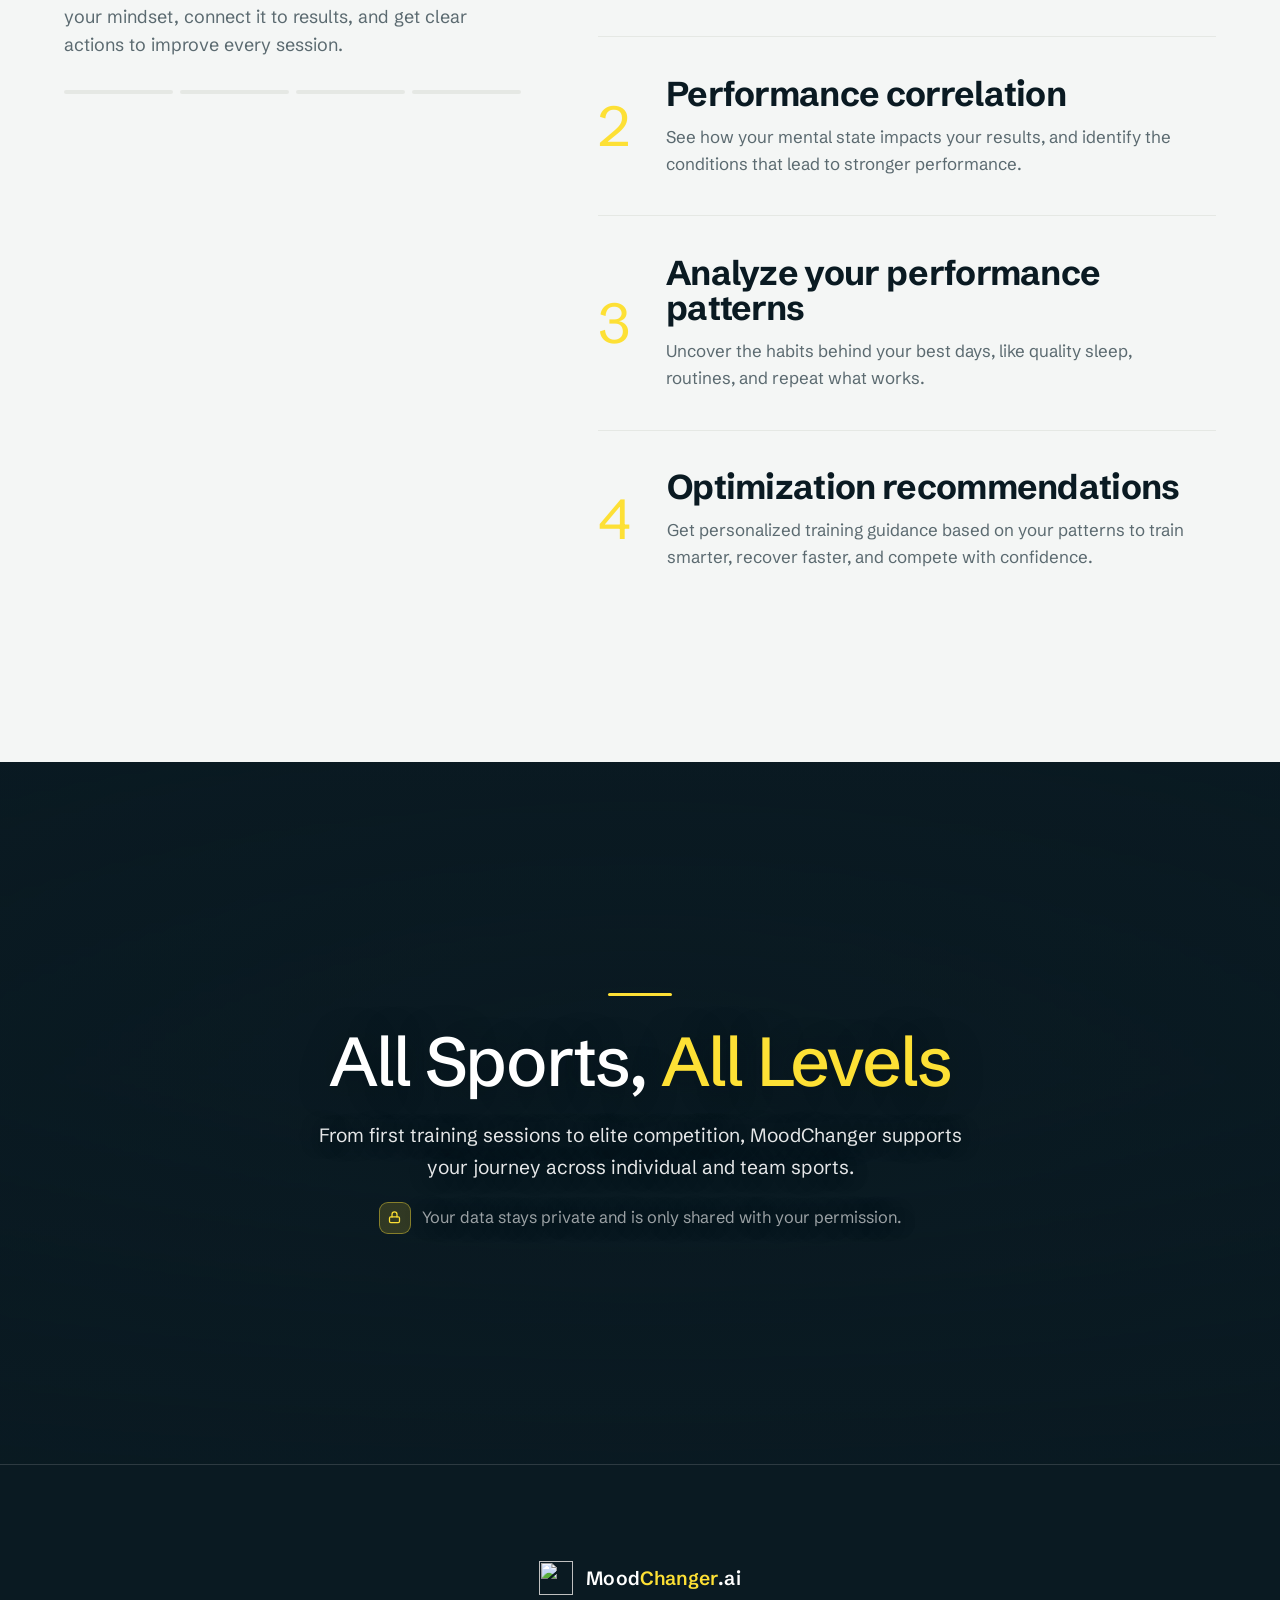
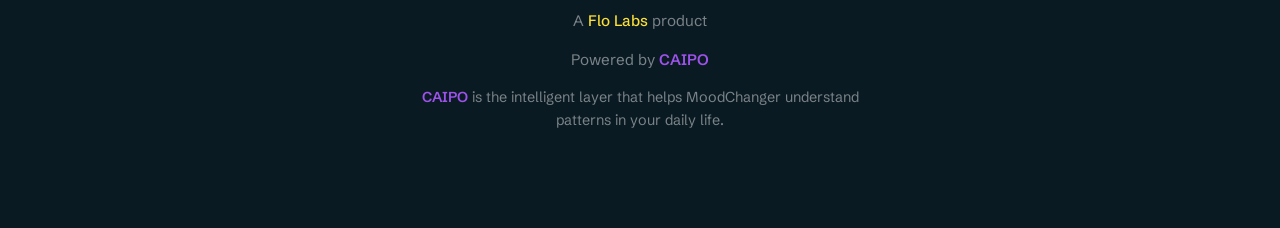
==== commit d6f3e0ba: "Add files via upload" ====
--- a/Athletes.html
+++ b/Athletes.html
@@ -29,22 +29,22 @@
       </div>
 
       <div class="item has-menu">
-        <button class="trigger" type="button">Wearables
+        <a class="trigger" href="Wearables.html">Wearables
           <svg class="chev" viewBox="0 0 24 24" fill="none" stroke="currentColor" stroke-width="2"><path d="M19 9l-7 7-7-7" stroke-linecap="round" stroke-linejoin="round"/></svg>
-        </button>
+        </a>
         <div class="menu scroll">
-          <a href="#">SmartGlasses</a>
-          <a href="#">EEG Hardware</a>
-          <a href="#">Smart Ring</a>
-          <a href="#">Brain Monitor</a>
-          <a href="#">Smart Foot Pods</a>
-          <a href="#">Smart Insoles</a>
-          <a href="#">Smart Watch</a>
-          <a href="#">Exoskeleton</a>
-          <a href="#">Smart Gloves</a>
-          <a href="#">Smart Shirt</a>
-          <a href="#">Smart Suit</a>
-          <a href="#">Smart Posture Trainer</a>
+          <a href="Wearables.html#smart-glasses">SmartGlasses</a>
+          <a href="Wearables.html#eeg-hardware">EEG Hardware</a>
+          <a href="Wearables.html#smart-ring">Smart Ring</a>
+          <a href="Wearables.html#brain-monitor">Brain Monitor</a>
+          <a href="Wearables.html#smart-foot-pods">Smart Foot Pods</a>
+          <a href="Wearables.html#smart-insoles">Smart Insoles</a>
+          <a href="Wearables.html#smart-watch">Smart Watch</a>
+          <a href="Wearables.html#exoskeleton">Exoskeleton</a>
+          <a href="Wearables.html#smart-gloves">Smart Gloves</a>
+          <a href="Wearables.html#smart-shirt">Smart Shirt</a>
+          <a href="Wearables.html#smart-suit">Smart Suit</a>
+          <a href="Wearables.html#smart-posture-trainer">Smart Posture Trainer</a>
         </div>
       </div>
 
@@ -61,18 +61,18 @@
       </div>
 
       <div class="item has-menu">
-        <button class="trigger" type="button">People
+        <a class="trigger" href="People.html">People
           <svg class="chev" viewBox="0 0 24 24" fill="none" stroke="currentColor" stroke-width="2"><path d="M19 9l-7 7-7-7" stroke-linecap="round" stroke-linejoin="round"/></svg>
-        </button>
+        </a>
         <div class="menu">
-          <a href="#">Allergies</a>
-          <a href="#">Stuttering</a>
-          <a href="#">Cognitive Loss</a>
+          <a href="People.html#allergies">Allergies</a>
+          <a href="People.html#stuttering">Stuttering</a>
+          <a href="People.html#cognitive">Cognitive Loss</a>
         </div>
       </div>
 
       <div class="item active"><a href="#top">Athletes</a></div>
-      <div class="item"><a href="#">Pets</a></div>
+      <div class="item"><a href="Pets.html">Pets</a></div>
     </nav>
   </div>
 </header>
--- a/athletes.css
+++ b/athletes.css
@@ -100,7 +100,7 @@
   box-shadow:0 30px 60px -28px rgba(0,0,0,.7);
   opacity:0; visibility:hidden; transform:translateY(8px); transition:.3s var(--ease); z-index:50;
 }
-.menu.scroll{max-height:340px; overflow-y:auto}
+.menu.scroll{max-height:none; overflow:visible; display:grid; grid-template-columns:1fr 1fr; gap:2px; min-width:430px}
 .nav .item.has-menu:hover .menu, .nav .item.has-menu:focus-within .menu{opacity:1; visibility:visible; transform:none}
 .menu a{display:block; padding:9px 13px; border-radius:9px; font-size:.9rem; color:var(--muted-d); transition:.2s}
 .menu a:hover{background:rgba(253,224,53,.12); color:#fff}
@@ -347,7 +347,7 @@
   .nav .item.active > a::after{display:none}
   .menu{position:static; opacity:1; visibility:visible; transform:none; background:transparent; border:0; box-shadow:none;
     padding:0 0 6px 14px; max-height:none}
-  .menu.scroll{max-height:none}
+  .menu.scroll{max-height:none; display:block; min-width:0}
   .menu a{color:var(--muted-d2)}
   .chev{display:none}
   .burger{display:flex}
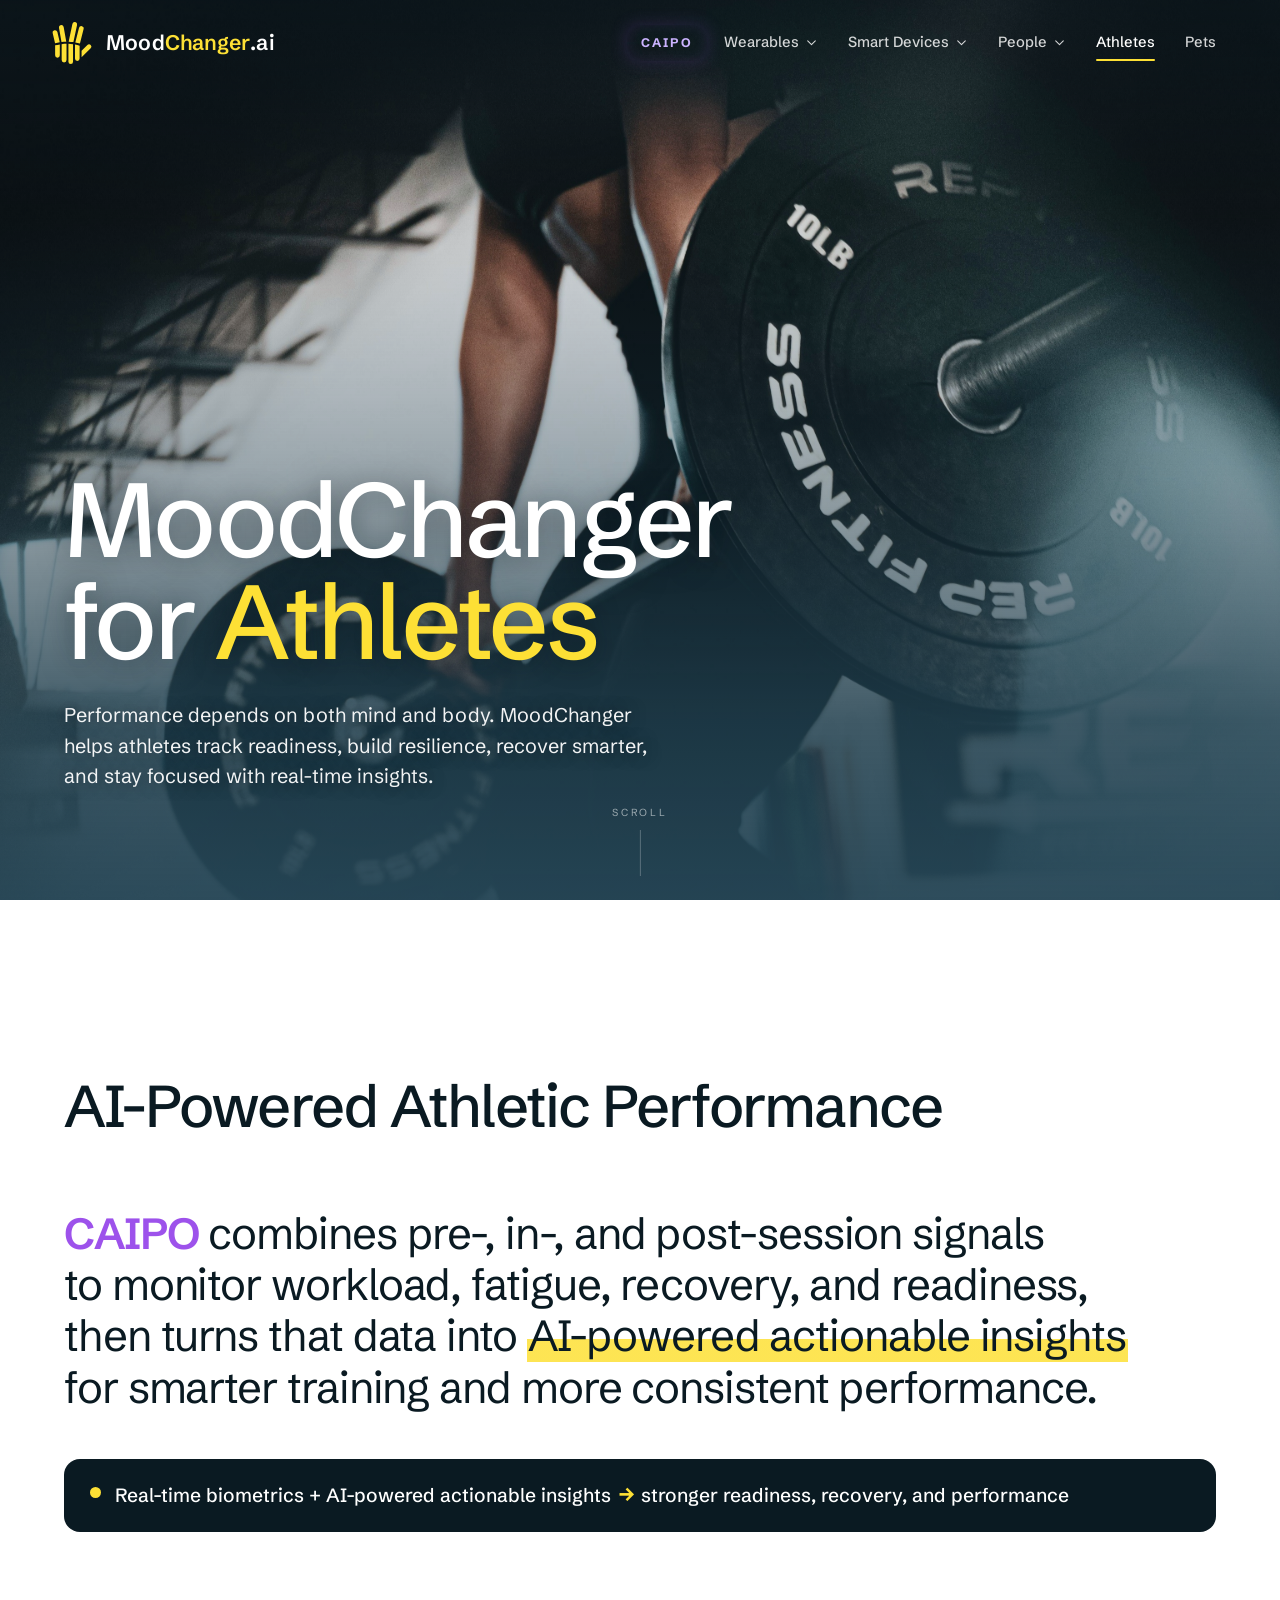
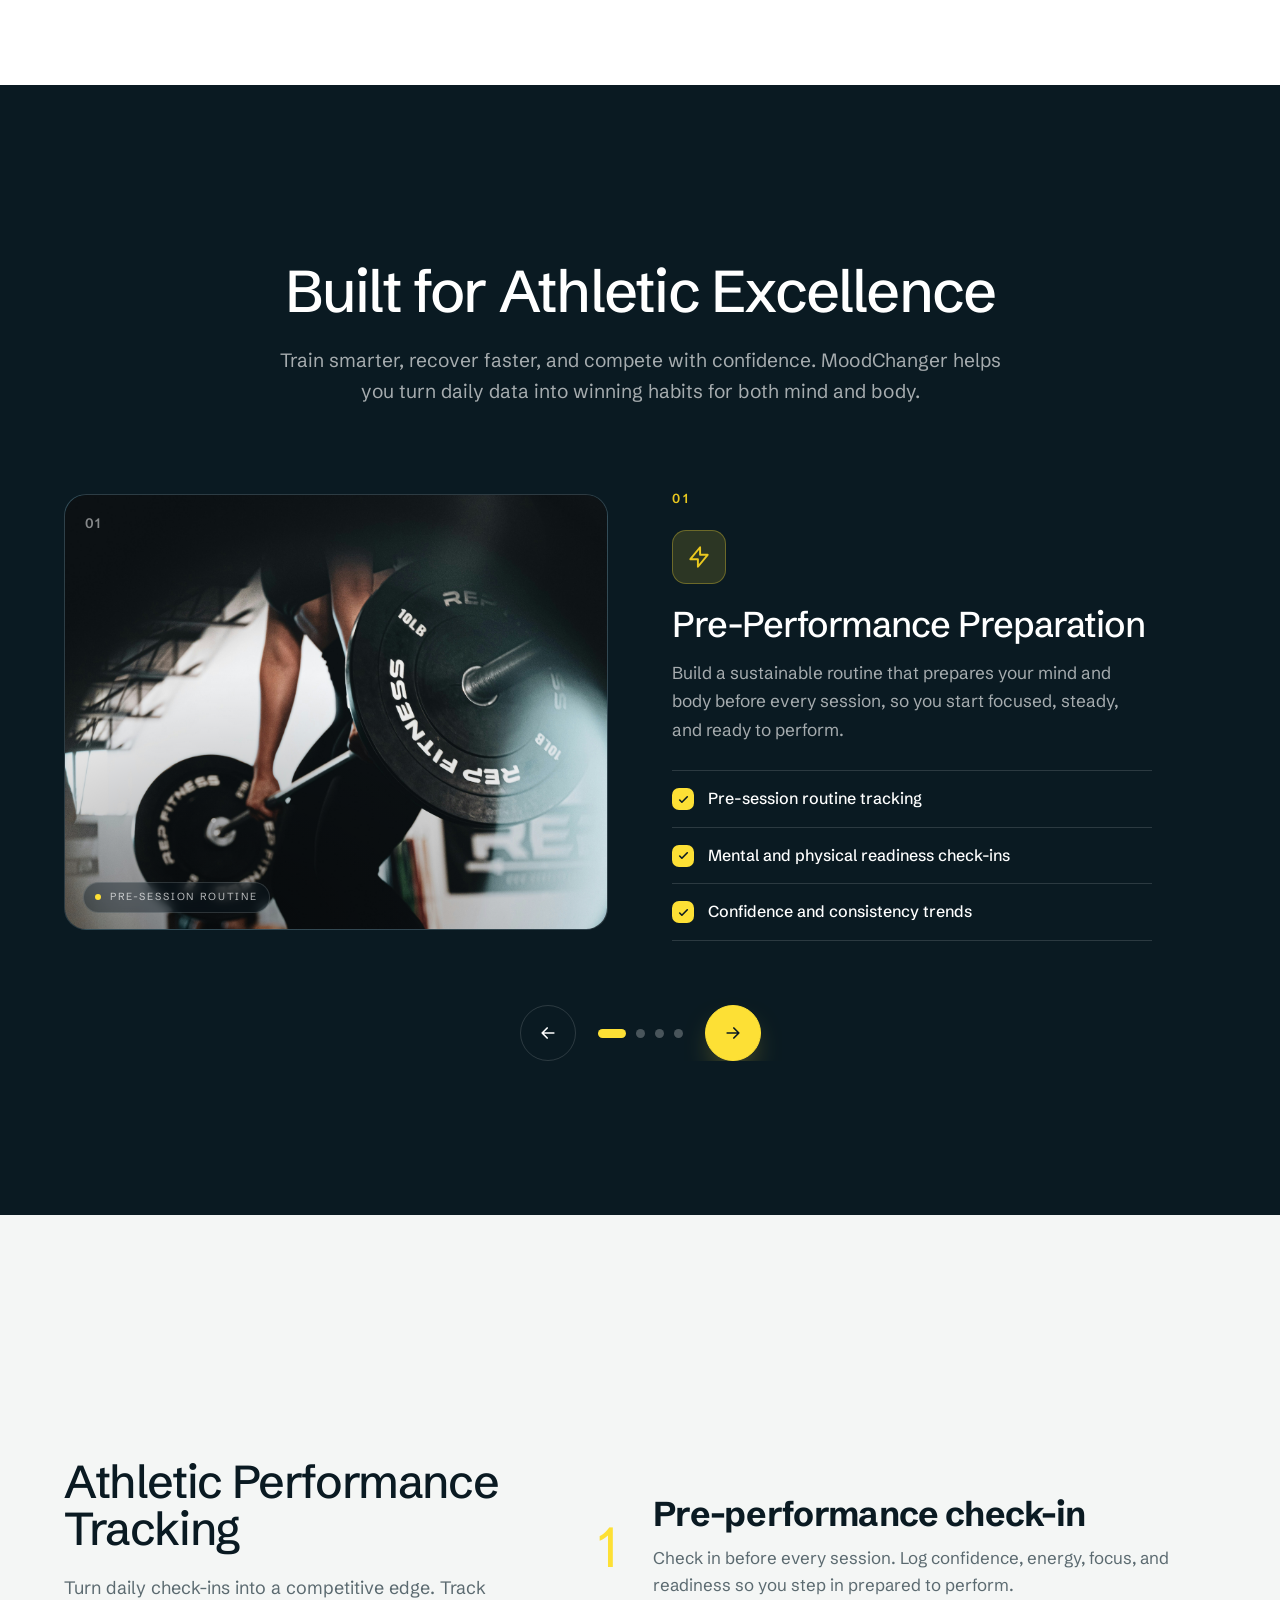
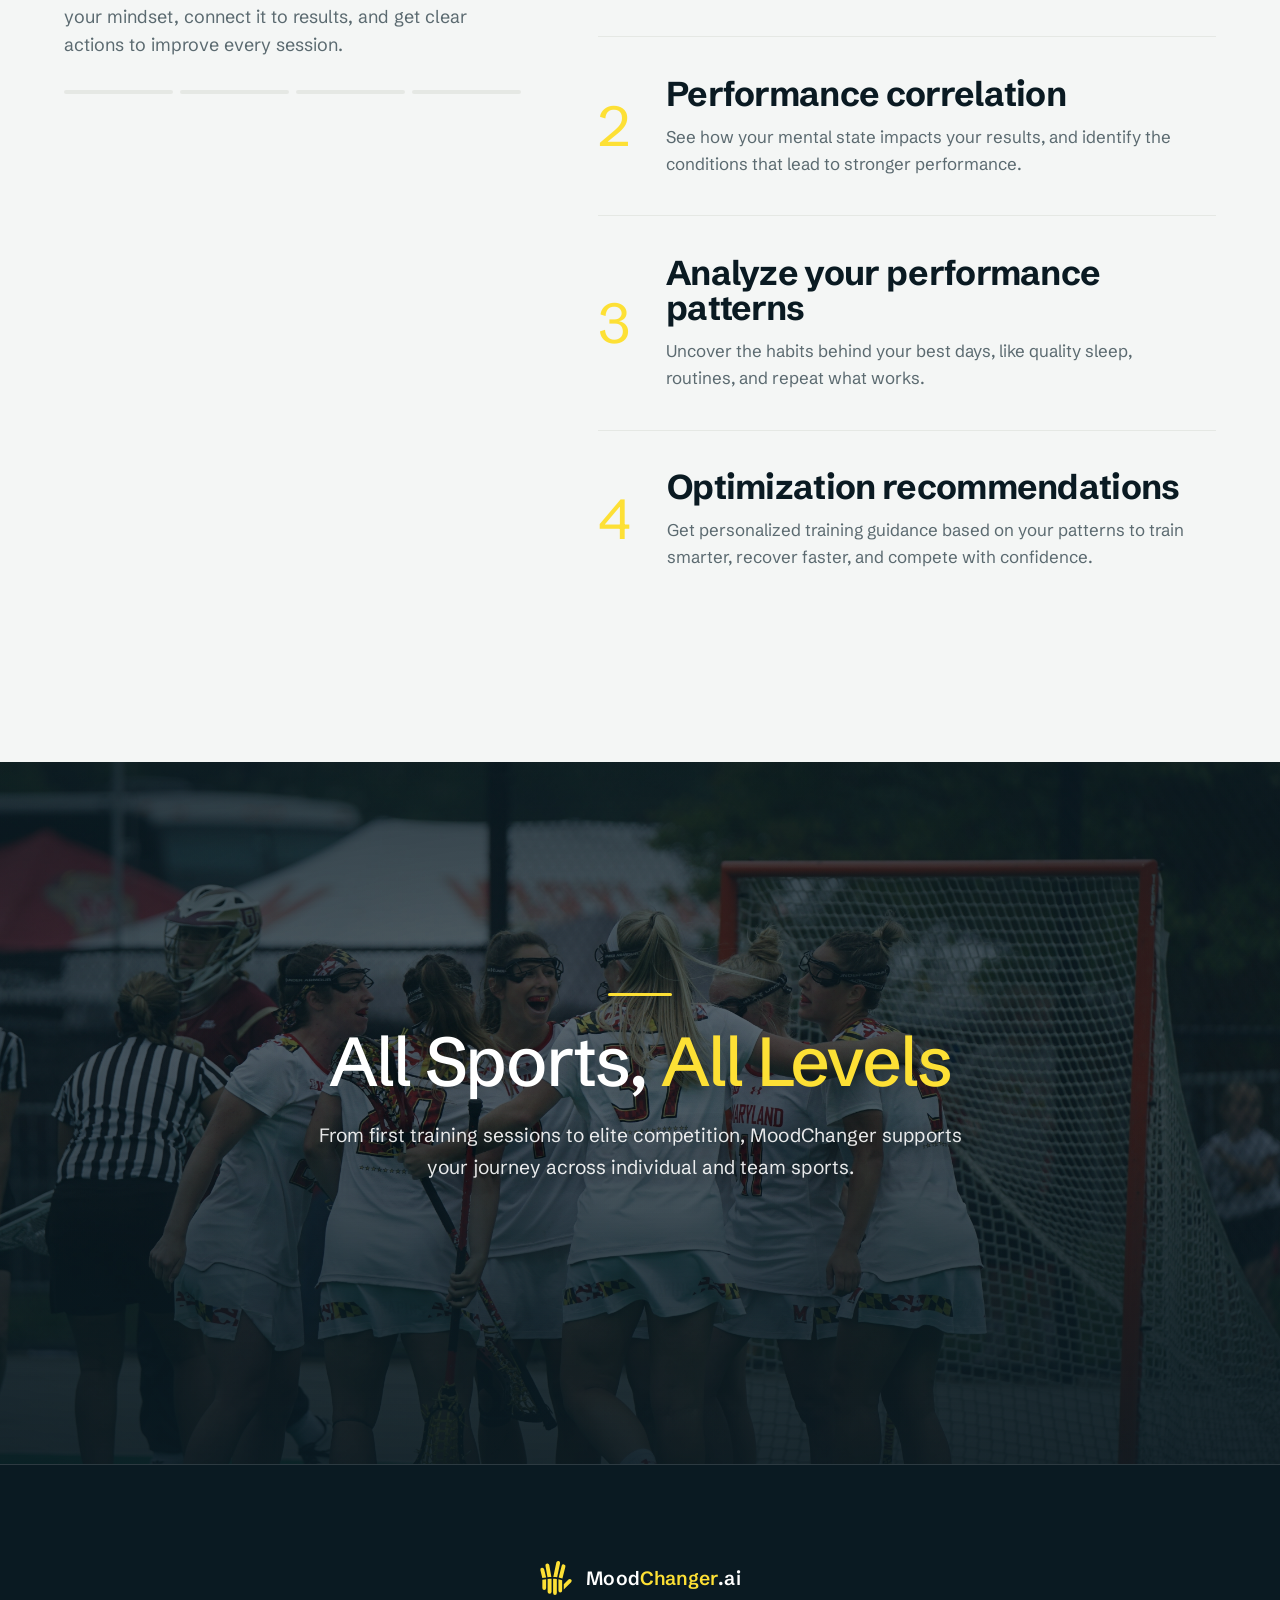
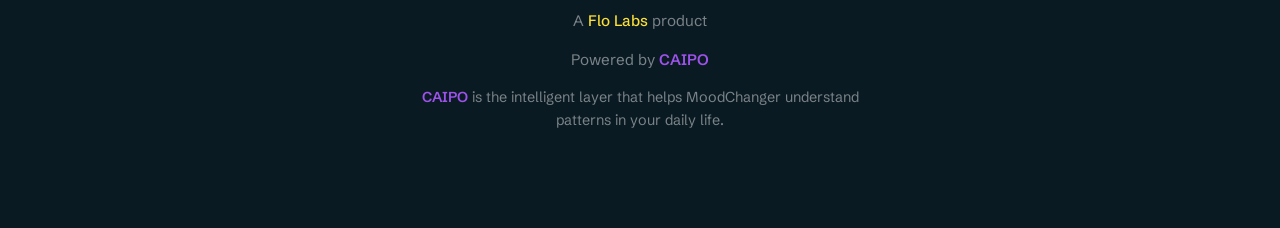
==== commit efe7764e: "Add files via upload" ====
--- a/Athletes.html
+++ b/Athletes.html
@@ -49,14 +49,14 @@
       </div>
 
       <div class="item has-menu">
-        <button class="trigger" type="button">Smart Devices
+        <a class="trigger" href="SmartDevices.html">Smart Devices
           <svg class="chev" viewBox="0 0 24 24" fill="none" stroke="currentColor" stroke-width="2"><path d="M19 9l-7 7-7-7" stroke-linecap="round" stroke-linejoin="round"/></svg>
-        </button>
+        </a>
         <div class="menu">
-          <a href="#">AI Health Insights</a>
-          <a href="#">Smart Scale</a>
-          <a href="#">Smart Bottle</a>
-          <a href="#">Smart Robots</a>
+          <a href="SmartDevices.html#ai-insights">AI Health Insights</a>
+          <a href="SmartDevices.html#smart-scale">Smart Scale</a>
+          <a href="SmartDevices.html#smart-bottle">Smart Bottle</a>
+          <a href="SmartDevices.html#smart-robots">Smart Robots</a>
         </div>
       </div>
 
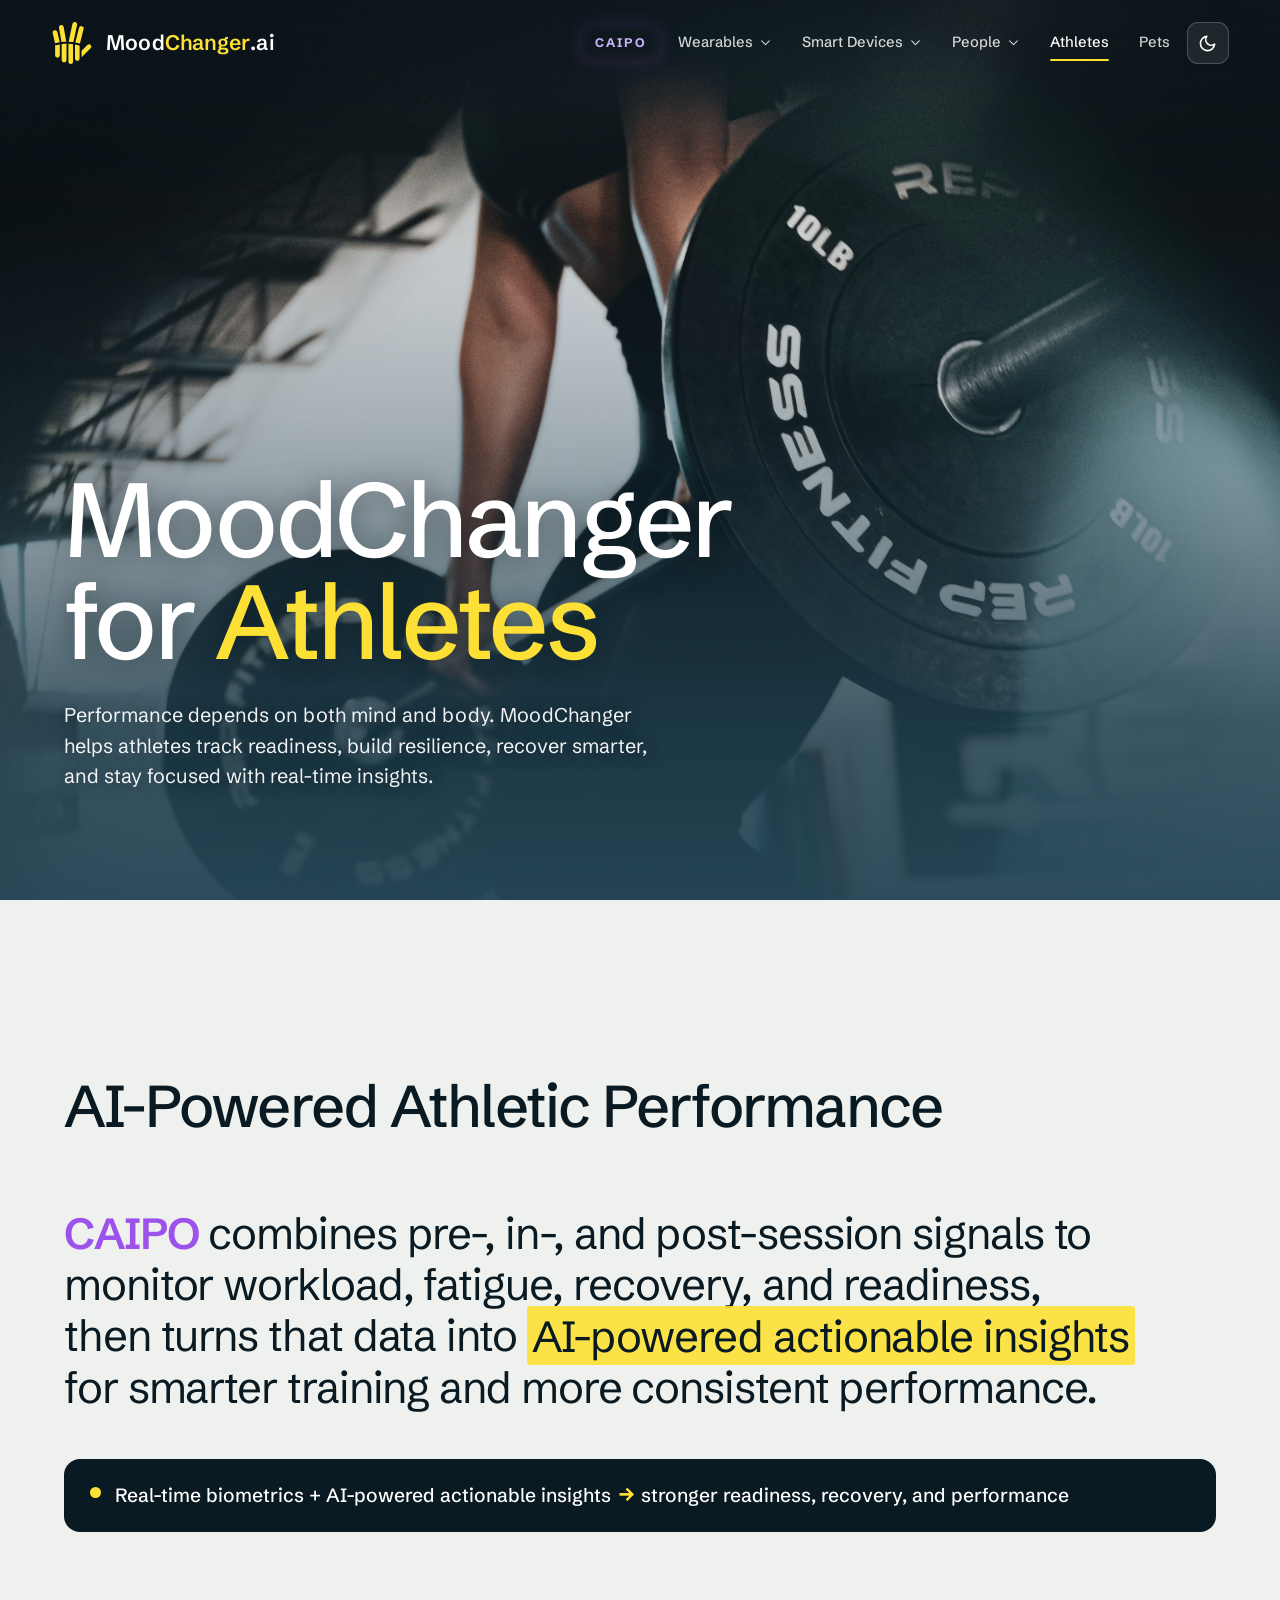
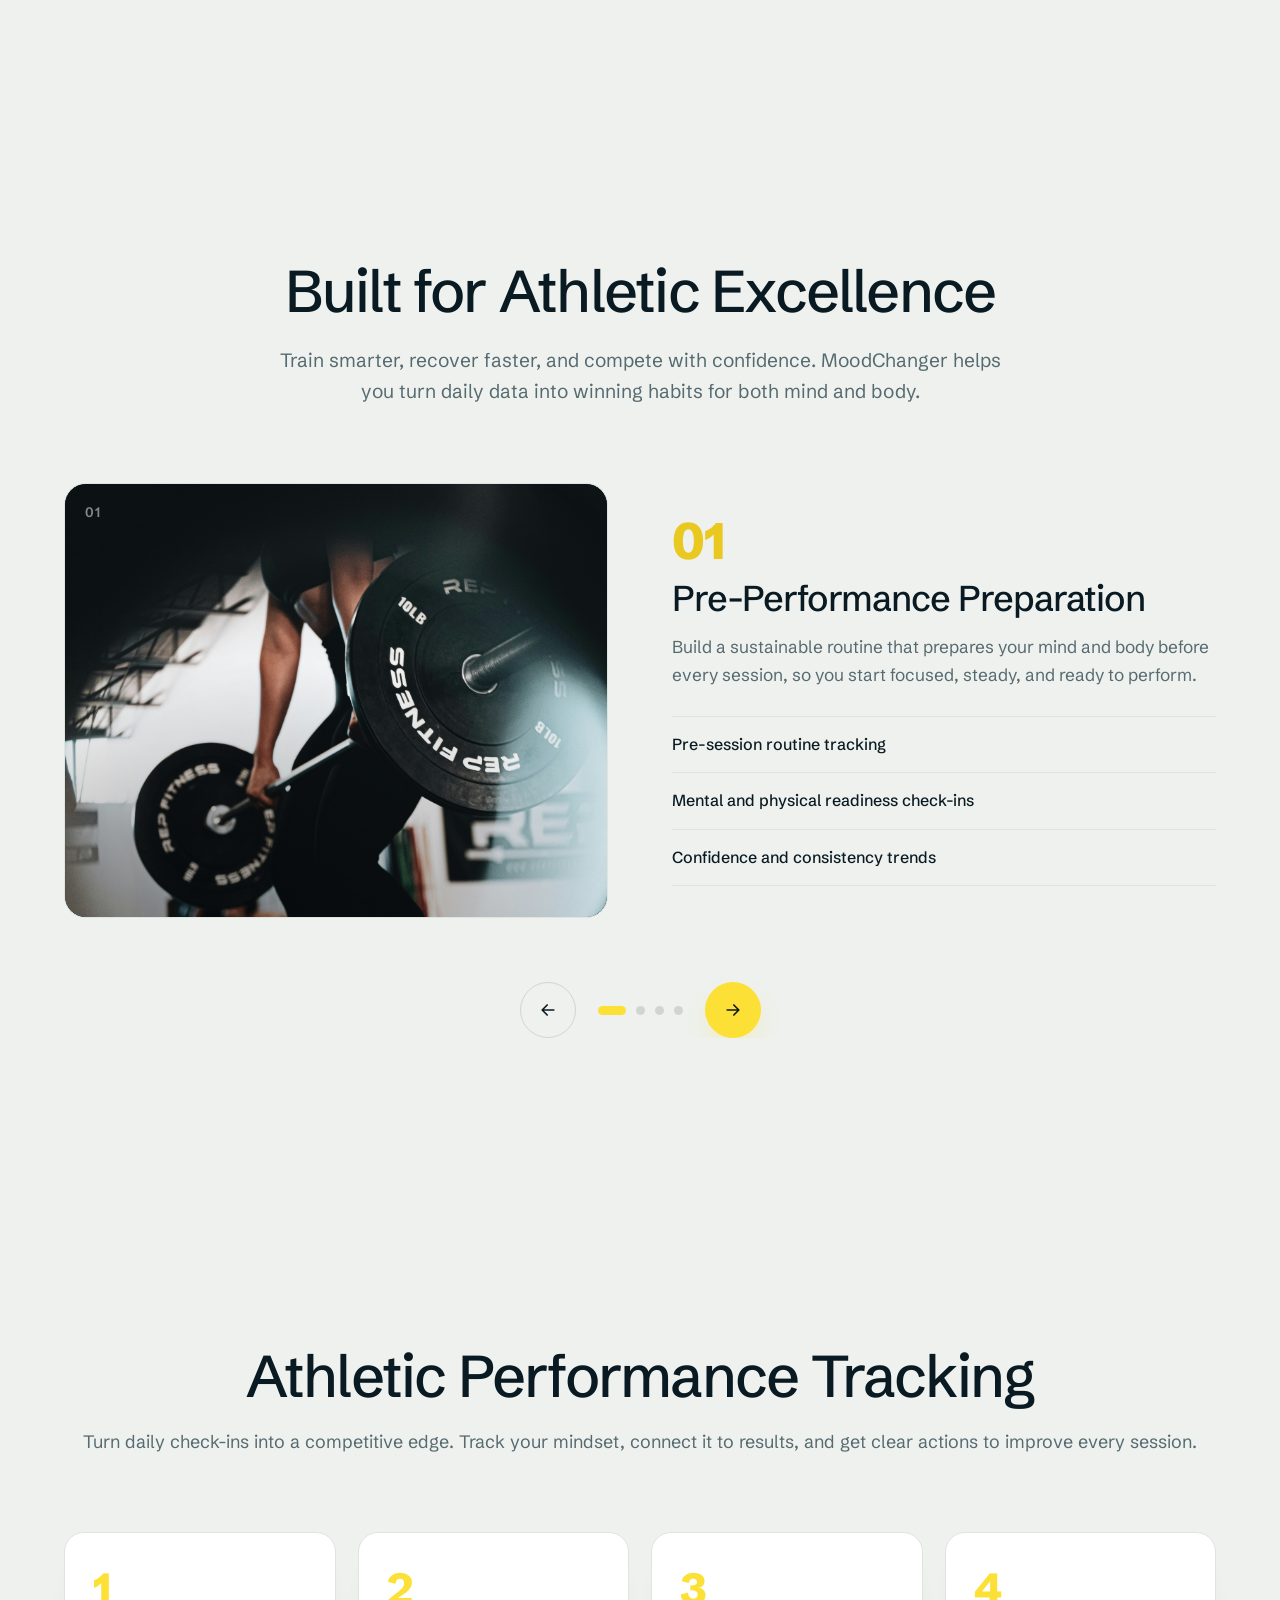
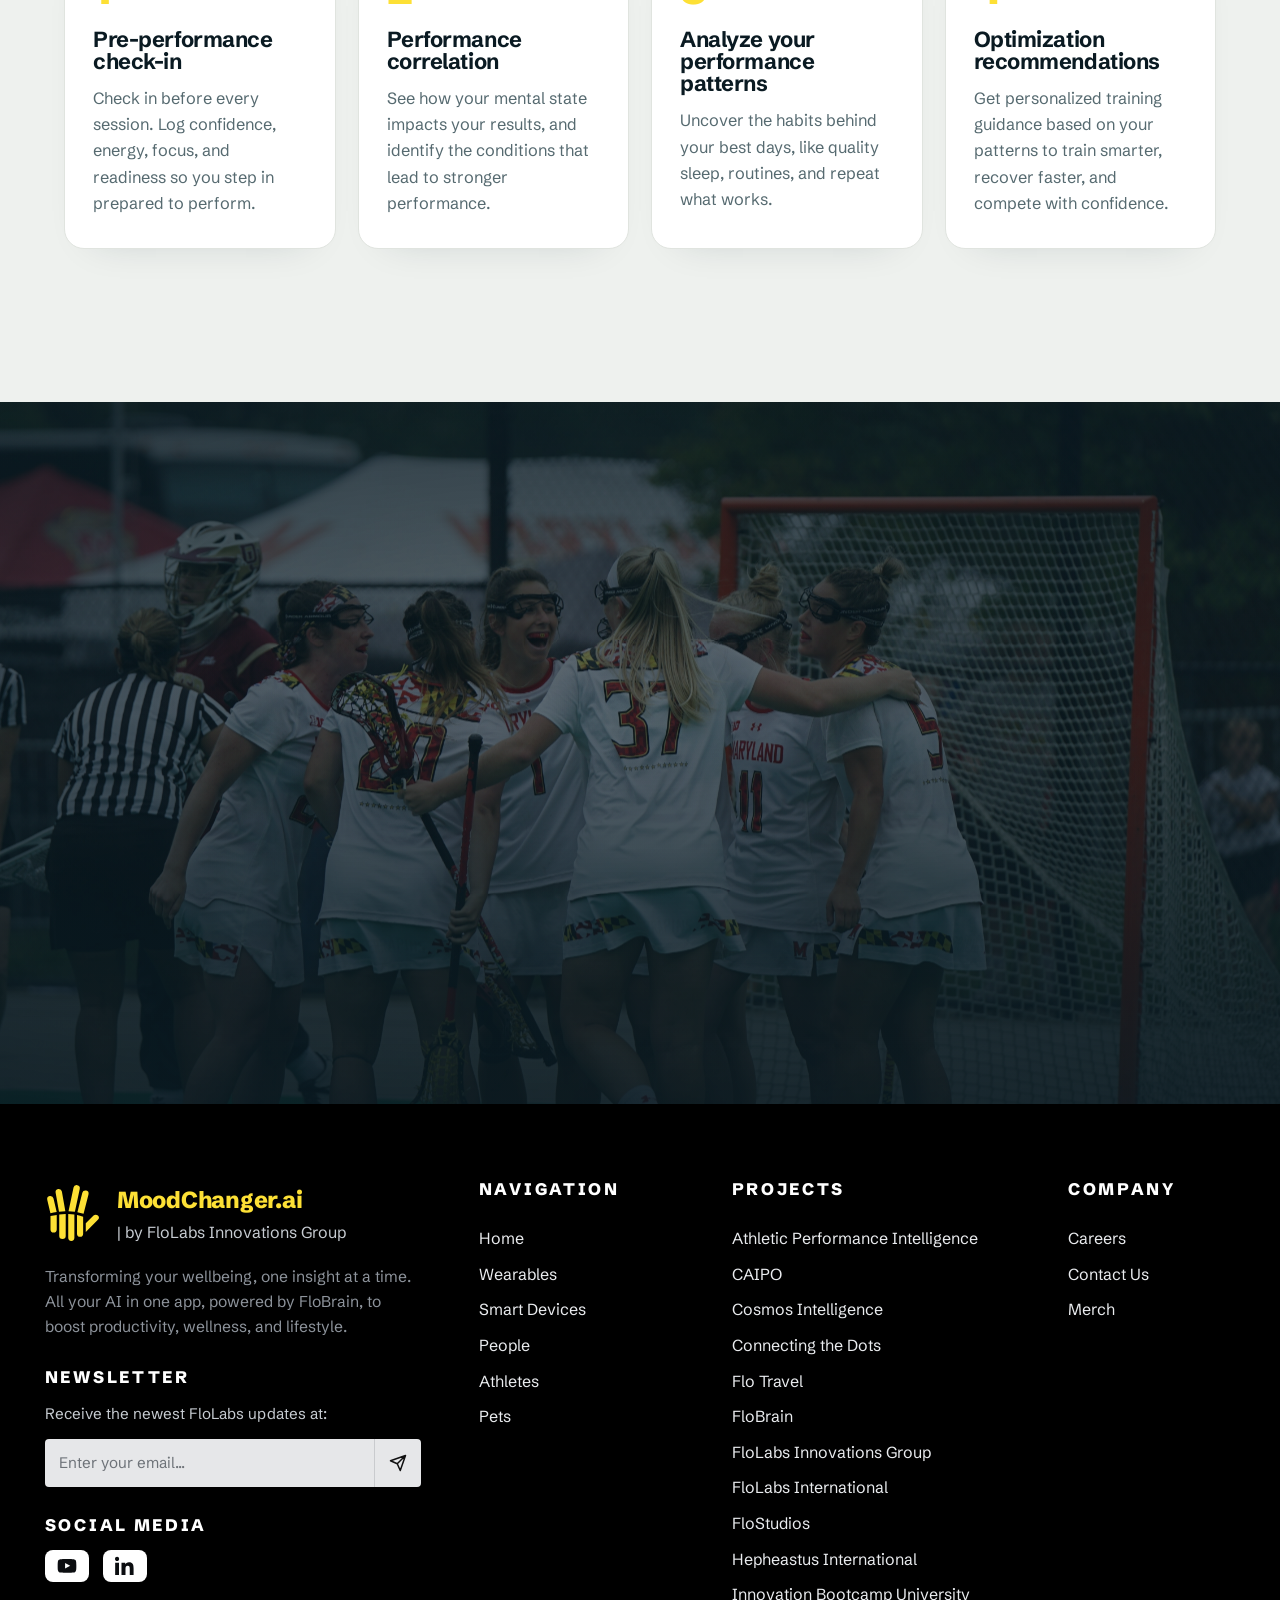
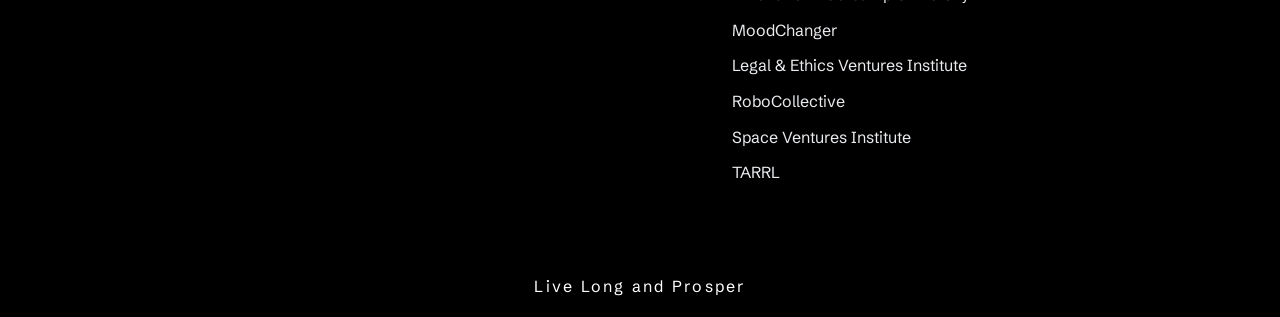
==== commit 783deba2: "Add files via upload" ====
--- a/Athletes.html
+++ b/Athletes.html
@@ -4,6 +4,7 @@
 <meta charset="utf-8">
 <meta name="viewport" content="width=device-width, initial-scale=1">
 <title>MoodChanger for Athletes</title>
+<script>(function(){try{var t=localStorage.getItem('mc-theme');document.documentElement.setAttribute('data-theme',(t==='dark'||t==='light')?t:'light');}catch(e){document.documentElement.setAttribute('data-theme','light');}})();</script>
 <link rel="preconnect" href="https://fonts.googleapis.com">
 <link rel="preconnect" href="https://fonts.gstatic.com" crossorigin>
 <link href="https://fonts.googleapis.com/css2?family=Schibsted+Grotesk:wght@400;500;600;700;800&display=swap" rel="stylesheet">
@@ -20,7 +21,6 @@
       <img class="mark" src="assets/flomadlogo.svg" alt="">
       <span class="word">Mood<span class="a">Changer</span>.ai</span>
     </a>
-
     <button class="burger" data-nav-toggle aria-label="Menu" aria-expanded="false"><i></i><i></i><i></i></button>
 
     <nav class="nav" data-nav aria-label="Primary">
@@ -73,6 +73,12 @@
 
       <div class="item active"><a href="#top">Athletes</a></div>
       <div class="item"><a href="Pets.html">Pets</a></div>
+      <div class="item theme-item">
+        <button class="theme-toggle" data-theme-toggle type="button" aria-label="Switch to dark mode" aria-pressed="false">
+          <svg class="i-moon" viewBox="0 0 24 24" fill="none" stroke="currentColor" stroke-width="2"><path d="M21 12.8A9 9 0 1111.2 3 7 7 0 0021 12.8z" stroke-linecap="round" stroke-linejoin="round"/></svg>
+          <svg class="i-sun" viewBox="0 0 24 24" fill="none" stroke="currentColor" stroke-width="2"><circle cx="12" cy="12" r="4"/><path d="M12 2v2M12 20v2M4.9 4.9l1.4 1.4M17.7 17.7l1.4 1.4M2 12h2M20 12h2M4.9 19.1l1.4-1.4M17.7 6.3l1.4-1.4" stroke-linecap="round"/></svg>
+        </button>
+      </div>
     </nav>
   </div>
 </header>
@@ -234,7 +240,7 @@
     <div class="wrap">
       <div class="track-grid">
         <div class="track-aside">
-          <h2 class="reveal" data-delay="60" style="font-size:clamp(1.9rem,3.6vw,3rem);font-weight:500;letter-spacing:-.03em">Athletic Performance Tracking</h2>
+          <h2 class="reveal" data-delay="60" style="font-size:clamp(2rem,4.6vw,3.9rem);font-weight:500;letter-spacing:-.03em">Athletic Performance Tracking</h2>
           <p class="reveal" data-delay="120" style="margin-top:22px;color:var(--muted-l);font-size:1.12rem;line-height:1.6">Turn daily check-ins into a competitive edge. Track your mindset, connect it to results, and get clear actions to improve every session.</p>
           <div class="meter reveal" data-delay="180"><span></span><span></span><span></span><span></span></div>
         </div>
@@ -267,16 +273,71 @@
 </main>
 
 <!-- ============================================================ FOOTER -->
-<footer class="site-footer">
-  <div class="wrap footer-inner">
-    <a class="brand" href="Home.html"><img class="mark" src="assets/flomadlogo.svg" alt="" style="width:34px;height:34px"><span class="word">Mood<span class="a">Changer</span>.ai</span></a>
-    <p>A <a class="lk" href="https://www.flolabsinnovations.com/" target="_blank" rel="noopener">Flo Labs</a> product</p>
-    <p>Powered by <a href="https://caipo.ai" target="_blank" rel="noopener" class="caipo">CAIPO</a></p>
-    <p class="fine"><span class="caipo">CAIPO</span> is the intelligent layer that helps MoodChanger understand patterns in your daily life.</p>
+<footer class="site-footer mc-footer">
+  <div class="wrap mcf-grid">
+    <div class="mcf-brand">
+      <div class="mcf-head">
+        <img class="mcf-logo" src="assets/flomadlogo.svg" alt="MoodChanger logo">
+        <div class="mcf-title">
+          <strong>MoodChanger.ai</strong>
+          <span>| by FloLabs Innovations Group</span>
+        </div>
+      </div>
+      <p class="mcf-desc">Transforming your wellbeing, one insight at a time. All your AI in one app, powered by FloBrain, to boost productivity, wellness, and lifestyle.</p>
+      <h4 class="mcf-h">Newsletter</h4>
+      <p class="mcf-sub">Receive the newest FloLabs updates at:</p>
+      <form class="mcf-news" onsubmit="return false;">
+        <input type="email" placeholder="Enter your email..." aria-label="Email address">
+        <button type="submit" aria-label="Subscribe"><svg viewBox="0 0 24 24" fill="none" stroke="currentColor" stroke-width="2"><path d="M22 2 11 13M22 2l-7 20-4-9-9-4 20-7z" stroke-linecap="round" stroke-linejoin="round"></path></svg></button>
+      </form>
+      <h4 class="mcf-h">Social Media</h4>
+      <div class="mcf-social">
+        <a href="https://www.youtube.com/@flolabsinnovation" target="_blank" rel="noopener" aria-label="YouTube"><svg viewBox="0 0 24 24" fill="currentColor"><path d="M23 7.2s-.2-1.6-.9-2.3c-.9-.9-1.9-.9-2.4-1C16.4 3.6 12 3.6 12 3.6s-4.4 0-7.7.3c-.5.1-1.5.1-2.4 1-.7.7-.9 2.3-.9 2.3S.8 9.1.8 11v1.8c0 1.9.2 3.8.2 3.8s.2 1.6.9 2.3c.9.9 2 .9 2.5 1 1.8.2 7.6.3 7.6.3s4.4 0 7.7-.3c.5-.1 1.5-.1 2.4-1 .7-.7.9-2.3.9-2.3s.2-1.9.2-3.8V11c0-1.9-.2-3.8-.2-3.8zM9.7 15.1V8.4l6.2 3.4-6.2 3.3z"></path></svg></a>
+        <a href="https://www.linkedin.com/company/flolabs-innovation/" target="_blank" rel="noopener" aria-label="LinkedIn"><svg viewBox="0 0 24 24" fill="currentColor"><path d="M4.98 3.5C4.98 4.9 3.9 6 2.5 6S0 4.9 0 3.5 1.1 1 2.5 1s2.48 1.1 2.48 2.5zM.2 8h4.6v14.7H.2V8zm7.6 0h4.4v2h.1c.6-1.2 2.1-2.4 4.4-2.4 4.7 0 5.6 3.1 5.6 7.1v8H17.7v-7.1c0-1.7 0-3.9-2.4-3.9s-2.7 1.8-2.7 3.7v7.3H7.8V8z"></path></svg></a>
+      </div>
+    </div>
+
+    <nav class="mcf-col" aria-label="Footer navigation">
+      <h4 class="mcf-h">Navigation</h4>
+      <a href="Home.html">Home</a>
+      <a href="Wearables.html">Wearables</a>
+      <a href="SmartDevices.html">Smart Devices</a>
+      <a href="People.html">People</a>
+      <a href="Athletes.html">Athletes</a>
+      <a href="Pets.html">Pets</a>
+    </nav>
+
+    <nav class="mcf-col" aria-label="FloLabs projects">
+      <h4 class="mcf-h">Projects</h4>
+      <a href="https://www.athleticperformanceintelligence.com/" target="_blank" rel="noopener">Athletic Performance Intelligence</a>
+      <a href="https://www.caipo.ai/" target="_blank" rel="noopener">CAIPO</a>
+      <a href="http://cosmosintelligence.org/" target="_blank" rel="noopener">Cosmos Intelligence</a>
+      <a href="https://www.youtube.com/@flolabsinnovation" target="_blank" rel="noopener">Connecting the Dots</a>
+      <a href="https://www.flomadtravel.com/" target="_blank" rel="noopener">Flo Travel</a>
+      <a href="https://www.flobrain.ai/" target="_blank" rel="noopener">FloBrain</a>
+      <a href="https://www.flolabsinnovations.com/" target="_blank" rel="noopener">FloLabs Innovations Group</a>
+      <a href="https://www.flolabs.international/" target="_blank" rel="noopener">FloLabs International</a>
+      <a href="https://www.flostudios.ai/" target="_blank" rel="noopener">FloStudios</a>
+      <a href="https://hephaestus.international/" target="_blank" rel="noopener">Hepheastus International</a>
+      <a href="https://www.bootcampuniversity.org/" target="_blank" rel="noopener">Innovation Bootcamp University</a>
+      <a href="https://www.moodchanger.ai/" target="_blank" rel="noopener">MoodChanger</a>
+      <a href="https://www.legalethicsventuresinstitute.com/" target="_blank" rel="noopener">Legal &amp; Ethics Ventures Institute</a>
+      <a href="https://www.robocollective.ai/" target="_blank" rel="noopener">RoboCollective</a>
+      <a href="https://www.spaceventuresinstitute.com/" target="_blank" rel="noopener">Space Ventures Institute</a>
+      <a href="https://tarrl.org/" target="_blank" rel="noopener">TARRL</a>
+    </nav>
+
+    <nav class="mcf-col" aria-label="Company">
+      <h4 class="mcf-h">Company</h4>
+      <a href="https://www.flolabsinnovations.com/" target="_blank" rel="noopener">Careers</a>
+      <a href="https://www.flolabsinnovations.com/" target="_blank" rel="noopener">Contact Us</a>
+      <a href="https://flolabsrd.notion.site/merch-background" target="_blank" rel="noopener">Merch</a>
+    </nav>
   </div>
+  <div class="mcf-bar">Live Long and Prosper</div>
 </footer>
 
-<a class="backhome" href="Home.html" aria-label="Back to home"><svg viewBox="0 0 24 24" fill="none" stroke="currentColor" stroke-width="2"><path d="M19 12H5M11 6l-6 6 6 6" stroke-linecap="round" stroke-linejoin="round"/></svg>Home</a>
+<a class="to-top" href="#top" aria-label="Scroll to top"><svg viewBox="0 0 24 24" fill="none" stroke="currentColor" stroke-width="2"><path d="M12 19V5M6 11l6-6 6 6" stroke-linecap="round" stroke-linejoin="round"/></svg>Top</a>
 
 <script src="athletes.js"></script>
 </body>
--- a/athletes.css
+++ b/athletes.css
@@ -5,37 +5,78 @@
    ============================================================ */
 
 :root{
-  --ink:#0a1a22;          /* deep cinematic navy-black */
-  --ink-brand:#0d2430;    /* MoodChanger navy */
+  /* ---- fixed media darks (video/photo bgs + scrims; never flip) ---- */
+  --ink:#0a1a22;
+  --ink-brand:#0d2430;
   --ink-2:#102c38;
   --ink-3:#16384696;
-  --paper:#ffffff;
-  --paper-2:#f4f6f5;      /* warm off-white */
-  --paper-3:#e9ece9;
-  --line-d:rgba(255,255,255,.14);
-  --line-l:#e5e8e4;
-  --muted-d:rgba(255,255,255,.64);
-  --muted-d2:rgba(255,255,255,.46);
-  --muted-l:#5b6a70;
-  --muted-l2:#8a979c;
+  /* ---- always-on-dark chrome text (header glass, media overlays) ---- */
+  --on-dark:#ffffff;
+  --on-dark-muted:rgba(255,255,255,.66);
+  --on-dark-dim:rgba(255,255,255,.46);
+  --on-dark-line:rgba(255,255,255,.14);
+  /* ---- brand ---- */
   --yellow:#FDE035;
   --yellow-deep:#E9C81F;
   --caipo:#9d52eb;
+  /* ============ THEME TOKENS — LIGHT (default) ============ */
+  /* unified page background (no alternating bands; single tone per mode) */
+  --surface:#eef1ee;        /* page base */
+  --surface-2:#eef1ee;      /* same as base — no seams */
+  --surface-3:#eef1ee;      /* same as base — no seams */
+  --card:#ffffff;           /* card fill */
+  --card-elev:#f7f9f7;      /* secondary/elevated card fill */
+  --text:#0a1a22;           /* primary text */
+  --text-muted:#566a70;     /* secondary text */
+  --text-dim:#8a979c;       /* tertiary text */
+  --line:#e0e4df;           /* hairline */
+  --line-2:#d0d6cf;         /* stronger hairline */
+  --chip-bg:#0a1a22;        /* high-contrast chip/pill */
+  --chip-text:#ffffff;
+  --accent-strong:#a07c00;  /* readable yellow for text on light bg */
+  /* ---- legacy aliases routed to theme so existing vars flip ---- */
+  --paper:var(--surface);
+  --paper-2:var(--surface-2);
+  --paper-3:var(--surface-3);
+  --muted-l:var(--text-muted);
+  --muted-l2:var(--text-dim);
+  --line-l:var(--line);
+  /* dark-context muted defaults to always-white (used by header/footer/media);
+     re-pointed to theme tokens locally inside .band.dark */
+  --muted-d:var(--on-dark-muted);
+  --muted-d2:var(--on-dark-dim);
+  --line-d:var(--on-dark-line);
   --ease:cubic-bezier(.22,.7,.3,1);
   --ease-out:cubic-bezier(.16,.84,.34,1);
   --maxw:1280px;
 }
+[data-theme="dark"]{
+  --surface:#0a1a22;
+  --surface-2:#0a1a22;
+  --surface-3:#0a1a22;
+  --card:#13262f;
+  --card-elev:#16384a;
+  --text:#ffffff;
+  --text-muted:rgba(255,255,255,.68);
+  --text-dim:rgba(255,255,255,.48);
+  --line:rgba(255,255,255,.13);
+  --line-2:rgba(255,255,255,.22);
+  --chip-bg:#16384a;
+  --chip-text:#ffffff;
+  --accent-strong:#FDE035;
+}
 
 *{box-sizing:border-box}
 html{scroll-behavior:smooth; -webkit-text-size-adjust:100%}
 body{
-  margin:0; background:var(--paper); color:var(--ink);
+  margin:0; background:var(--surface); color:var(--text);
   font-family:"Schibsted Grotesk",system-ui,sans-serif;
   font-size:17px; line-height:1.6; font-weight:400;
   -webkit-font-smoothing:antialiased; overflow-x:hidden;
-}
-h1,h2,h3,h4{margin:0; font-weight:500; line-height:1.02; letter-spacing:-.025em}
-p{margin:0}
+  transition:background .4s var(--ease), color .4s var(--ease);
+}
+h1,h2,h3,h4{margin:0; font-weight:500; line-height:1.02; letter-spacing:-.025em; text-wrap:balance}
+p{margin:0; text-wrap:pretty}
 a{color:inherit; text-decoration:none}
 img{display:block; max-width:100%}
 ul{margin:0; padding:0; list-style:none}
@@ -49,6 +90,16 @@
 }
 .eyebrow::before{content:""; width:26px; height:2px; background:var(--yellow); display:block; transform-origin:left}
 .on-dark .eyebrow, .eyebrow.light{color:var(--muted-d2)}
+
+/* ---------- theme toggle button ---------- */
+.theme-toggle{flex:none; width:42px; height:42px; border-radius:11px; display:grid; place-items:center; cursor:pointer;
+  background:rgba(255,255,255,.08); border:1px solid rgba(255,255,255,.2); color:#fff; transition:.3s var(--ease)}
+.theme-toggle:hover{background:rgba(255,255,255,.16); border-color:#fff}
+.theme-toggle svg{width:19px; height:19px}
+.theme-toggle .i-sun{display:none}
+.theme-toggle .i-moon{display:block}
+[data-theme="dark"] .theme-toggle .i-sun{display:block}
+[data-theme="dark"] .theme-toggle .i-moon{display:none}
 
 /* ---------- scroll progress ---------- */
 .progress{position:fixed; top:0; left:0; height:2px; width:0; background:var(--yellow); z-index:1000; transition:width .1s linear}
@@ -135,8 +186,12 @@
 .scrollcue{position:absolute; left:50%; bottom:24px; transform:translateX(-50%); z-index:3; display:flex; flex-direction:column; align-items:center; gap:9px;
   font-size:.64rem; letter-spacing:.28em; text-transform:uppercase; color:rgba(255,255,255,.55)}
 .scrollcue .track{width:1px; height:46px; background:rgba(255,255,255,.25); position:relative; overflow:hidden}
+/* scroll cue removed on all heroes per request */
+.scrollcue, .home-hero .hero-cue, .pets-hero .cue, .hero .scroll-on{display:none !important}
 .scrollcue .track::after{content:""; position:absolute; top:-60%; left:0; width:100%; height:60%; background:var(--yellow); animation:cue 2s var(--ease) infinite}
 @keyframes cue{0%{top:-60%}100%{top:110%}}
+/* hero with image/video: no grid overlay (no gradient blend — hard edge as before) */
+.hero .grid-bg, .pets-hero .grid-bg, .hero.pets .grid-bg{display:none}
 
 /* ============================================================
    MEDIA PLACEHOLDER (premium, intentional)
@@ -171,10 +226,11 @@
    ============================================================ */
 section{position:relative}
 .band{padding:clamp(84px,12vw,168px) 0}
-.band.dark{background:var(--ink); color:#fff}
-.band.paper{background:var(--paper)}
-.band.paper-2{background:var(--paper-2)}
-.section-head{max-width:880px}
+.band.dark{background:var(--surface-3); color:var(--text);
+  --muted-d:var(--text-muted); --muted-d2:var(--text-dim); --line-d:var(--line)}
+.band.paper{background:var(--surface)}
+.band.paper-2{background:var(--surface-2)}
+.section-head{max-width:none}
 .section-head.center{margin-inline:auto; text-align:center}
 .section-head.center .eyebrow{justify-content:center}
 .section-head h2{margin-top:22px; font-size:clamp(2rem,4.6vw,3.9rem); font-weight:500; letter-spacing:-.03em; text-wrap:balance}
@@ -190,12 +246,12 @@
 .statement .lead-line{font-size:clamp(1.7rem,3.4vw,3rem); font-weight:400; line-height:1.18; letter-spacing:-.025em; max-width:none; text-wrap:balance}
 .statement .caipo-link{color:var(--caipo); font-weight:600; text-decoration:none; transition:color .25s}
 .statement .caipo-link:hover{text-decoration:underline; text-underline-offset:3px}
-.statement .lead-line .mk{background:linear-gradient(transparent 58%, rgba(253,224,53,.85) 58%); padding:0 .04em}
+.statement .lead-line .mk{background:rgba(253,224,53,.9); color:#0a1a22; padding:.06em .12em; border-radius:3px; box-decoration-break:clone; -webkit-box-decoration-break:clone}
 .statement .grid2{display:grid; grid-template-columns:1.1fr .9fr; gap:clamp(34px,5vw,64px); align-items:center}
 .statement .body p{font-size:1.12rem; color:var(--muted-l); line-height:1.7}
 .statement .body .caipo{color:var(--caipo); font-weight:600}
 .signal{display:flex; align-items:flex-start; gap:14px; padding:22px 26px; border-radius:16px;
-  background:var(--ink); color:#fff; font-weight:500; font-size:clamp(1.02rem,1.5vw,1.22rem); line-height:1.5}
+  background:var(--chip-bg); color:var(--chip-text); font-weight:500; font-size:clamp(1.02rem,1.5vw,1.22rem); line-height:1.5}
 .signal .ar{color:var(--yellow); font-weight:700; padding:0 .12em; font-size:1.1em; line-height:1}
 .signal .pulse{flex:none; width:11px; height:11px; border-radius:50%; background:var(--yellow); margin-top:6px}
 
@@ -208,19 +264,24 @@
 .feature-track > .feature{flex:0 0 100%; width:100%}
 .carousel-nav{display:flex; align-items:center; justify-content:center; gap:22px; margin-top:clamp(40px,5vw,66px)}
 .cbtn{width:56px; height:56px; border-radius:50%; display:grid; place-items:center; cursor:pointer;
-  background:transparent; border:1px solid var(--line-d); color:#fff; transition:.3s var(--ease)}
+  background:transparent; border:1px solid var(--line-2); color:var(--text); transition:.3s var(--ease)}
 .cbtn svg{width:20px; height:20px}
 .cbtn.prev:hover{border-color:var(--yellow); color:var(--yellow)}
 .cbtn.next{background:var(--yellow); border-color:var(--yellow); color:var(--ink); box-shadow:0 14px 32px -14px rgba(253,224,53,.7)}
 .cbtn.next:hover{transform:translateX(3px)}
 .carousel-dots{display:flex; align-items:center; gap:10px}
-.carousel-dots button{width:9px; height:9px; border-radius:50%; border:0; padding:0; cursor:pointer; background:rgba(255,255,255,.26); transition:.35s var(--ease)}
+.carousel-dots button{width:9px; height:9px; border-radius:50%; border:0; padding:0; cursor:pointer; background:var(--line-2); transition:.35s var(--ease)}
 .carousel-dots button.on{background:var(--yellow); width:28px; border-radius:5px}
 .feature{display:grid; grid-template-columns:1fr 1fr; gap:clamp(36px,5vw,84px); align-items:center}
 .feature .media{aspect-ratio:5/4; border-radius:22px; border:1px solid var(--line-d)}
 .feature:nth-child(even) .media{order:2}
-.feature .copy{max-width:30rem}
-.feature .fnum{font-size:.82rem; font-weight:600; letter-spacing:.22em; color:var(--yellow-deep)}
+/* presentation feature cards: tag-dot + icon + ticks removed; bold readable number */
+.feature .media .tag{display:none !important}
+.feature .ficon{display:none !important}
+.feature .points li .ck{display:none !important}
+.feature .points li{padding-left:0; gap:0}
+.feature .copy{max-width:34rem}
+.feature .fnum{font-size:clamp(2.4rem,4vw,3.4rem); font-weight:800; letter-spacing:-.03em; color:var(--yellow-deep); line-height:1; display:block; margin-bottom:14px}
 .feature .ficon{width:54px; height:54px; border-radius:14px; background:rgba(253,224,53,.14); border:1px solid rgba(253,224,53,.3);
   display:grid; place-items:center; margin:20px 0 22px; transition:transform .5s var(--ease)}
 .feature:hover .ficon{transform:translateY(-3px)}
@@ -245,21 +306,24 @@
 .band.dark .feature .points li{border-color:var(--line-d)}
 
 /* ============================================================
-   TRACKING STEPS — "Athletic Performance Tracking"
-   ============================================================ */
-.track-grid{margin-top:clamp(54px,7vw,90px); display:grid; grid-template-columns:.85fr 1.15fr; gap:clamp(40px,6vw,90px); align-items:start}
-.track-aside{position:sticky; top:120px}
-.track-aside .meter{margin-top:30px; display:flex; gap:7px}
-.track-aside .meter span{height:4px; flex:1; background:var(--line-l); border-radius:2px; overflow:hidden; position:relative}
-.track-aside .meter span::after{content:""; position:absolute; inset:0; background:var(--yellow); transform:scaleX(0); transform-origin:left; transition:transform .6s var(--ease)}
-.track-aside .meter span.on::after{transform:scaleX(1)}
-.steps{display:flex; flex-direction:column}
-.step{display:grid; grid-template-columns:auto 1fr; gap:clamp(20px,3vw,40px); padding:clamp(26px,3vw,40px) 0; border-top:1px solid var(--line-l); align-items:center}
-.step:first-child{border-top:0}
-.step .n{font-size:clamp(2.4rem,4.4vw,3.6rem); font-weight:400; letter-spacing:-.04em; color:var(--paper-3); line-height:.9; transition:color .5s var(--ease)}
-.step.in .n, .step:hover .n{color:var(--yellow)}
-.step h4{font-size:clamp(1.5rem,2.7vw,2.15rem); font-weight:700; letter-spacing:-.02em}
-.step p{margin-top:12px; color:var(--muted-l); font-size:1.06rem; line-height:1.6; max-width:52ch}
+   TRACKING / JOURNEY — card boxes (matches Challenge/Solution)
+   ============================================================ */
+.track-grid{margin-top:0; display:block}
+.track-aside{position:static; text-align:center; max-width:none; margin:0 auto}
+.track-aside .meter{display:none}
+.steps{display:grid; grid-template-columns:repeat(4,1fr); gap:22px; margin-top:clamp(48px,6vw,76px)}
+.step{position:relative; display:block; overflow:hidden; cursor:default;
+  background:var(--card); border:1px solid var(--line); border-radius:20px; padding:34px 28px 32px;
+  box-shadow:0 18px 40px -30px rgba(13,36,48,.2);
+  transition:transform .45s var(--ease), box-shadow .45s var(--ease), border-color .45s}
+.step::before{content:""; position:absolute; left:0; top:0; height:3px; width:100%; background:var(--yellow);
+  transform:scaleX(0); transform-origin:left; transition:transform .5s var(--ease)}
+.step:hover{transform:translateY(-6px); box-shadow:0 38px 64px -38px rgba(13,36,48,.32); border-color:var(--line-2)}
+.step:hover::before{transform:scaleX(1)}
+.step .n{display:block; font-size:clamp(2.2rem,3.4vw,3rem); font-weight:800; letter-spacing:-.03em; color:var(--yellow); line-height:1; margin-bottom:18px}
+.step h4{font-size:clamp(1.18rem,1.7vw,1.42rem); font-weight:700; letter-spacing:-.02em; color:var(--text)}
+.step p{margin-top:12px; color:var(--text-muted); font-size:1.02rem; line-height:1.6; max-width:none;
+  max-height:none; opacity:1; overflow:visible}
 
 /* ============================================================
    CLOSING — "All Sports, All Levels"
@@ -286,23 +350,23 @@
 /* ============================================================
    FOOTER
    ============================================================ */
-.site-footer{background:var(--ink); color:var(--muted-d2); border-top:1px solid var(--line-d)}
+.site-footer{background:var(--surface-2); color:var(--text-dim); border-top:1px solid var(--line)}
 .footer-inner{display:flex; flex-direction:column; align-items:center; gap:14px; text-align:center; padding:clamp(60px,8vw,96px) 0}
-.footer-inner .brand .word{color:#fff; font-size:1.2rem}
-.footer-inner .lk{color:var(--yellow); font-weight:500}
-.footer-inner .lk:hover{color:#fff}
+.footer-inner .brand .word{color:var(--text); font-size:1.2rem}
+.footer-inner .lk{color:var(--yellow-deep); font-weight:500}
+.footer-inner .lk:hover{color:var(--text)}
 .footer-inner p{font-size:.95rem}
 .footer-inner .caipo{color:var(--caipo); font-weight:600}
-.footer-inner .fine{max-width:54ch; color:var(--muted-d2); font-size:.9rem; line-height:1.6}
-
-/* back home floating */
-.backhome{position:fixed; left:20px; bottom:20px; z-index:800; display:inline-flex; align-items:center; gap:9px;
-  background:rgba(10,26,34,.8); backdrop-filter:blur(12px); border:1px solid var(--line-d); color:#fff;
-  padding:11px 17px; border-radius:999px; font-size:.86rem; font-weight:500;
-  box-shadow:0 16px 36px -18px rgba(0,0,0,.6); opacity:0; transform:translateY(14px); transition:.5s var(--ease)}
-.backhome.show{opacity:1; transform:none}
-.backhome:hover{border-color:var(--yellow); color:var(--yellow)}
-.backhome svg{width:15px; height:15px}
+.footer-inner .fine{max-width:54ch; color:var(--text-dim); font-size:.9rem; line-height:1.6}
+
+/* back home / scroll-to-top floating */
+.backhome,.to-top{position:fixed; left:20px; bottom:20px; z-index:800; display:inline-flex; align-items:center; gap:9px;
+  background:color-mix(in srgb, var(--surface) 86%, transparent); backdrop-filter:blur(12px); border:1px solid var(--line); color:var(--text);
+  padding:11px 17px; border-radius:999px; font-size:.86rem; font-weight:600;
+  box-shadow:0 16px 36px -18px rgba(0,0,0,.45); opacity:0; transform:translateY(14px); transition:.5s var(--ease); pointer-events:none}
+.backhome.show,.to-top.show{opacity:1; transform:none; pointer-events:auto}
+.backhome:hover,.to-top:hover{border-color:var(--yellow); color:var(--yellow-deep)}
+.backhome svg,.to-top svg{width:15px; height:15px}
 
 /* ============================================================
    REVEAL UTILITIES
@@ -335,6 +399,7 @@
   .feature .copy{max-width:none}
   .track-grid{grid-template-columns:1fr; gap:36px}
   .track-aside{position:static}
+  .steps{grid-template-columns:1fr 1fr}
 }
 @media (max-width:760px){
   body{font-size:16px}
@@ -357,3 +422,38 @@
   .caipo-pill{box-shadow:none}
   .backhome{left:14px; bottom:14px}
 }
+
+/* ============================================================
+   SITE FOOTER — MoodChanger (Cosmos-style)
+   ============================================================ */
+.mc-footer{background:#000; color:#eaecef; padding:0; margin-top:0; border-top:0}
+.mc-footer .wrap{width:min(1280px,calc(100% - clamp(40px,7vw,120px))); margin-inline:auto}
+.mcf-grid{display:grid; grid-template-columns:1.35fr .7fr 1fr .6fr; gap:clamp(32px,4.5vw,72px);
+  padding:clamp(48px,6vw,80px) 0 clamp(48px,6vw,72px)}
+.mcf-head{display:flex; align-items:center; gap:16px}
+.mcf-logo{width:56px; height:56px; object-fit:contain}
+.mcf-title{display:flex; flex-direction:column; gap:2px}
+.mcf-title strong{font-size:1.45rem; font-weight:800; letter-spacing:-.01em; color:#fff}
+.mcf-title strong{color:var(--yellow,#FDE035)}
+.mcf-title span{font-size:1rem; color:#c7ccd2}
+.mcf-desc{margin-top:18px; color:#8d939b; font-size:.98rem; line-height:1.6; max-width:46ch}
+.mcf-h{margin:0 0 16px; font-size:1.05rem; font-weight:800; letter-spacing:.16em; text-transform:uppercase; color:#fff}
+.mcf-brand .mcf-h{margin-top:30px}
+.mcf-sub{color:#c7ccd2; font-size:.95rem; margin:0 0 12px}
+.mcf-news{display:flex; max-width:420px}
+.mcf-news input{flex:1; min-width:0; background:#e6e7e9; border:0; padding:12px 14px; font:inherit; font-size:.95rem; color:#111; border-radius:4px 0 0 4px}
+.mcf-news input::placeholder{color:#6d7278}
+.mcf-news button{background:#e6e7e9; border:0; border-left:1px solid #c9cbce; padding:0 14px; cursor:pointer; color:#111; border-radius:0 4px 4px 0; display:grid; place-items:center}
+.mcf-news button svg{width:18px; height:18px}
+.mcf-news button:hover{background:var(--yellow,#FDE035)}
+.mcf-social{display:flex; gap:14px}
+.mcf-social a{display:grid; place-items:center; width:44px; height:32px; border-radius:8px; background:#fff; color:#0b0d10; transition:background .3s, color .3s}
+.mcf-social a svg{width:20px; height:20px}
+.mcf-social a:hover{background:var(--yellow,#FDE035)}
+.wear-body .mc-footer{background:#000}
+.mcf-col{display:flex; flex-direction:column; gap:14px; align-items:flex-start}
+.mcf-col a{color:#eaecef; text-decoration:none; font-size:1rem; line-height:1.35; transition:color .25s}
+.mcf-col a:hover{color:var(--yellow,#FDE035)}
+.mcf-bar{background:#000; text-align:center; padding:18px 20px; color:#fff; font-size:1rem; letter-spacing:.14em}
+@media (max-width:1080px){.mcf-grid{grid-template-columns:1fr 1fr}}
+@media (max-width:640px){.mcf-grid{grid-template-columns:1fr}}
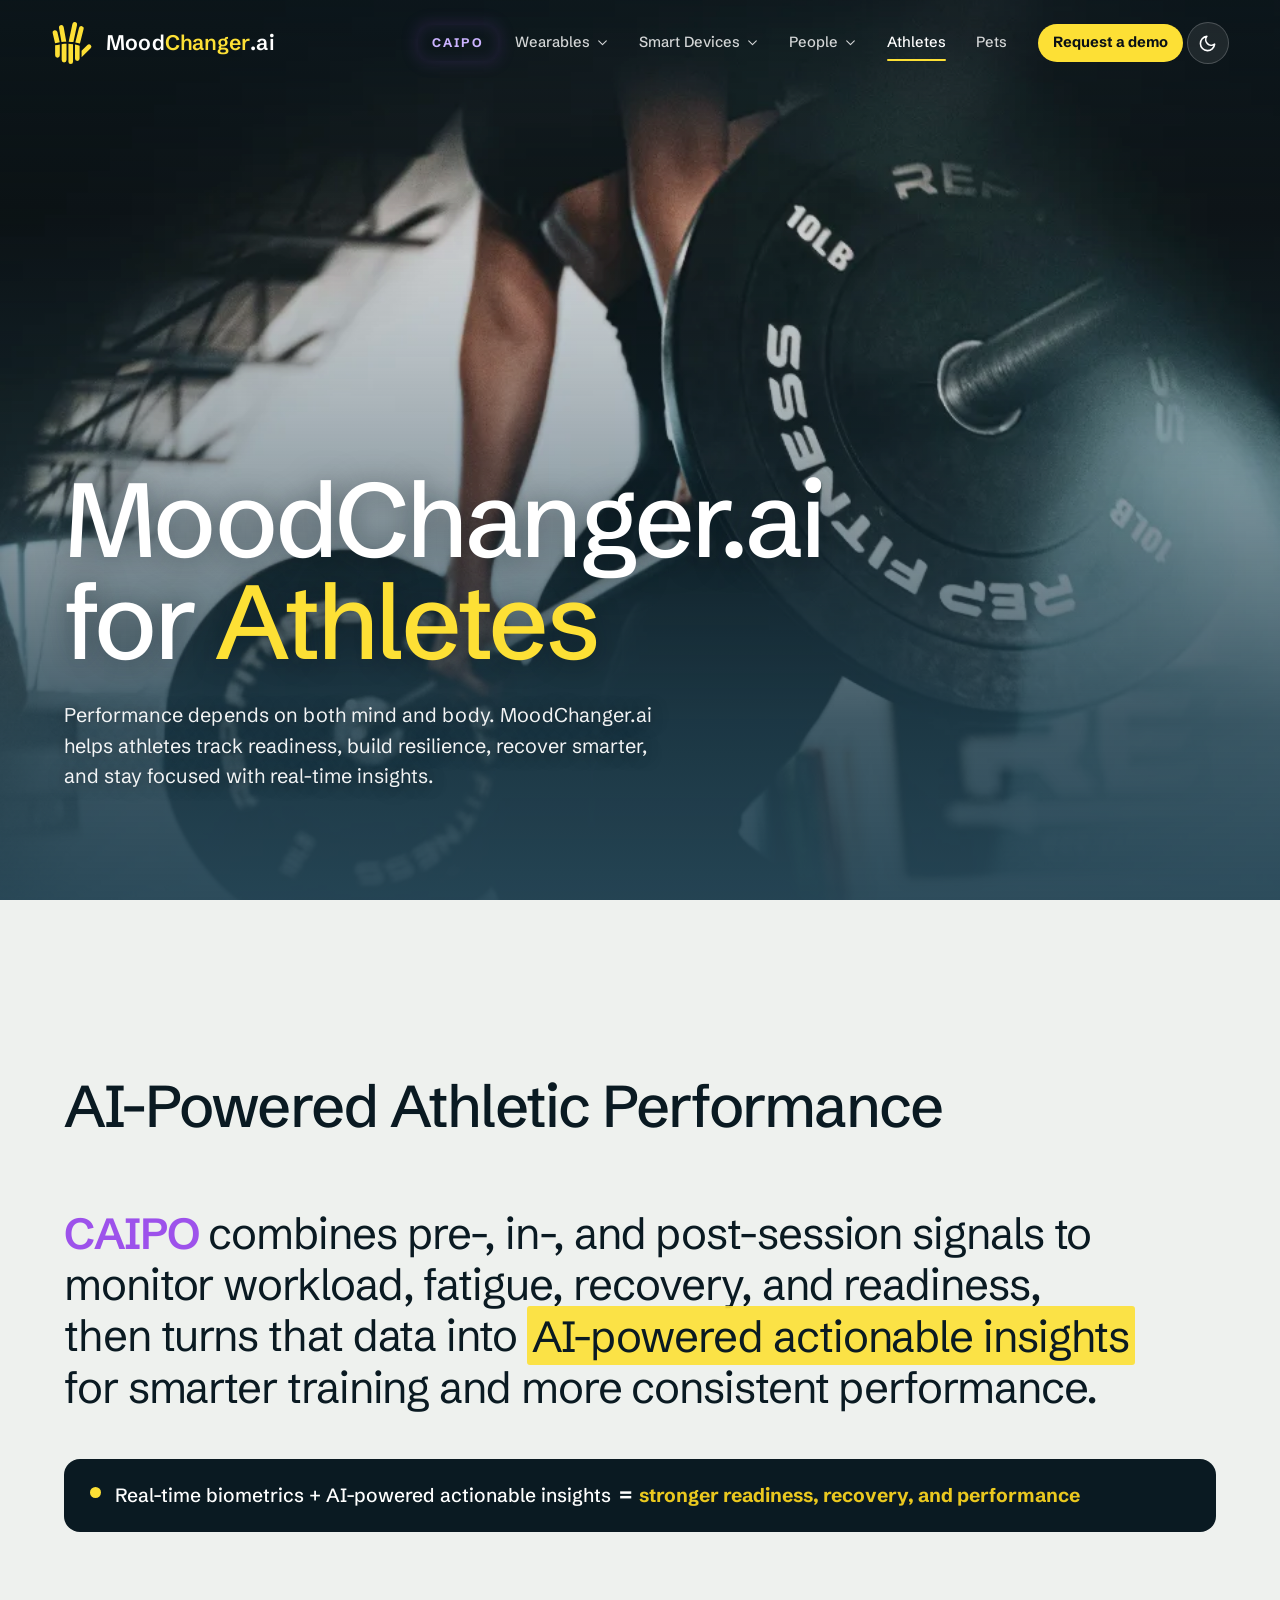
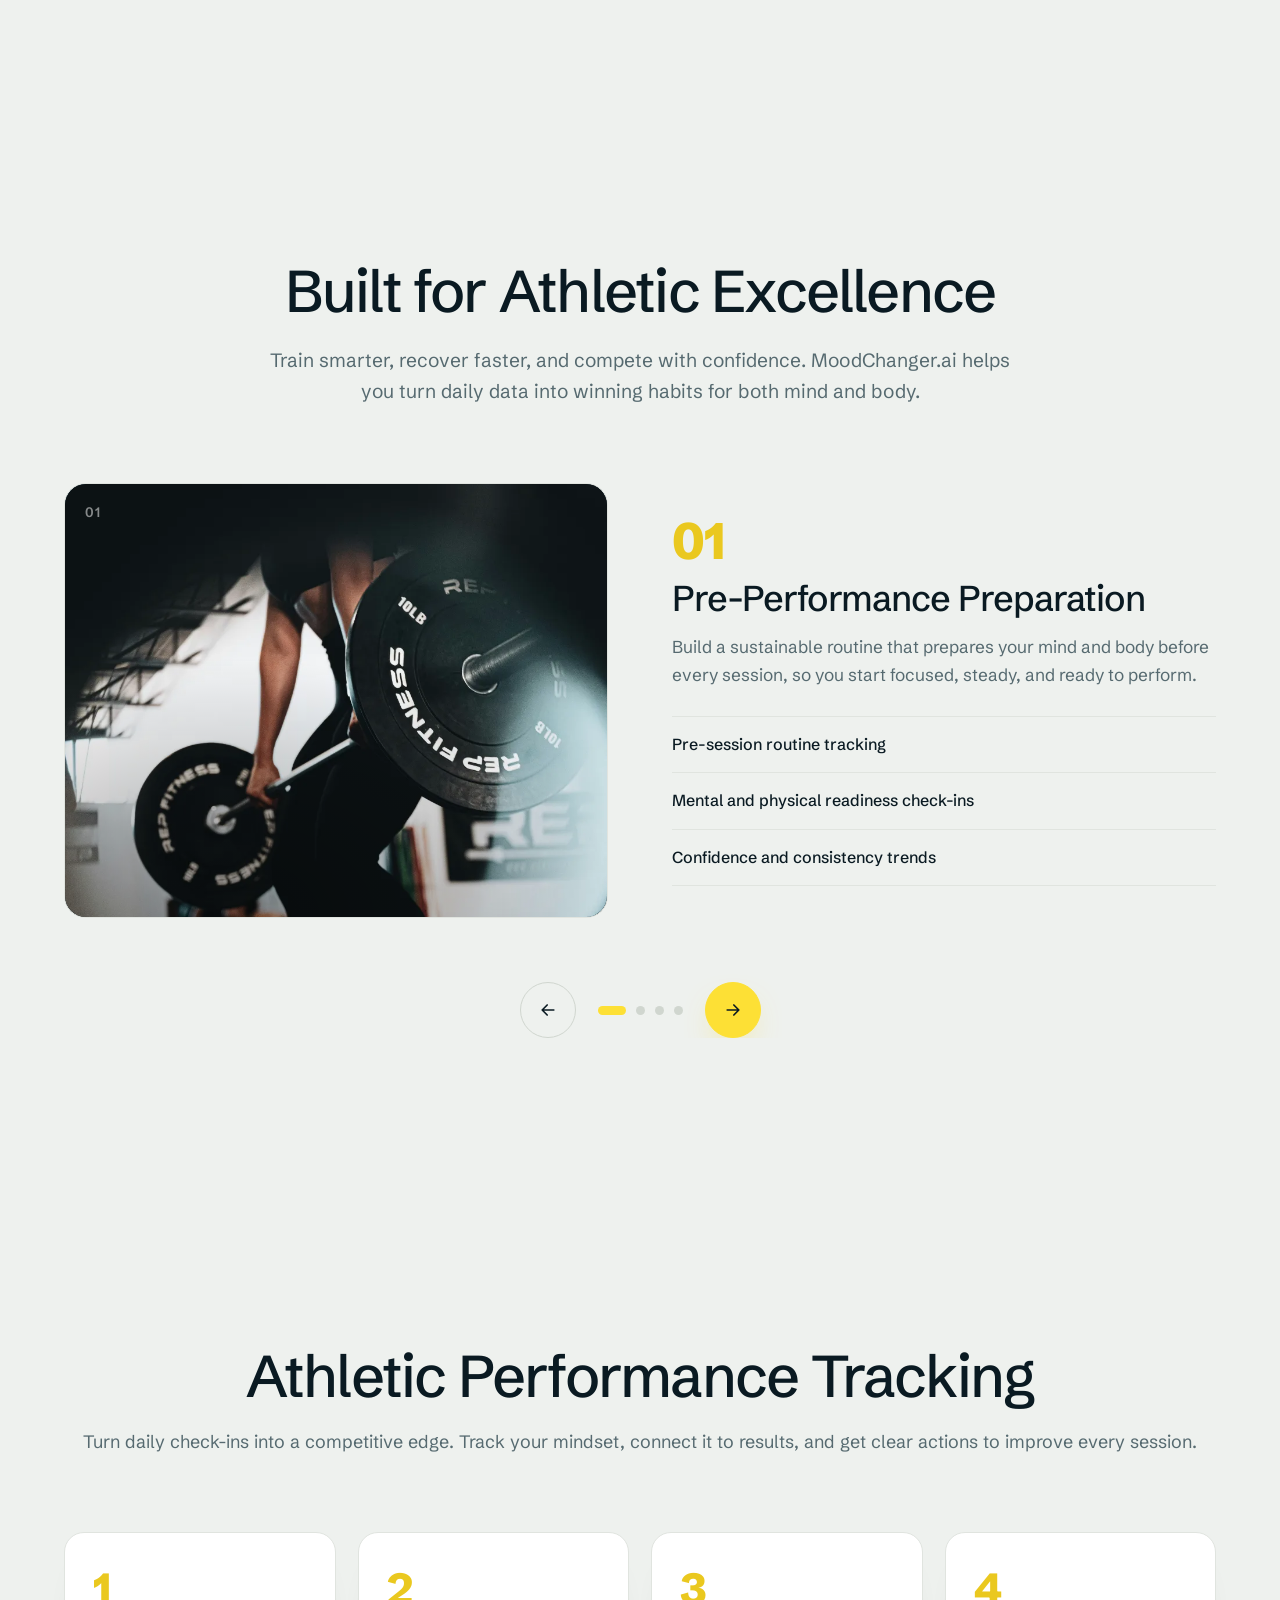
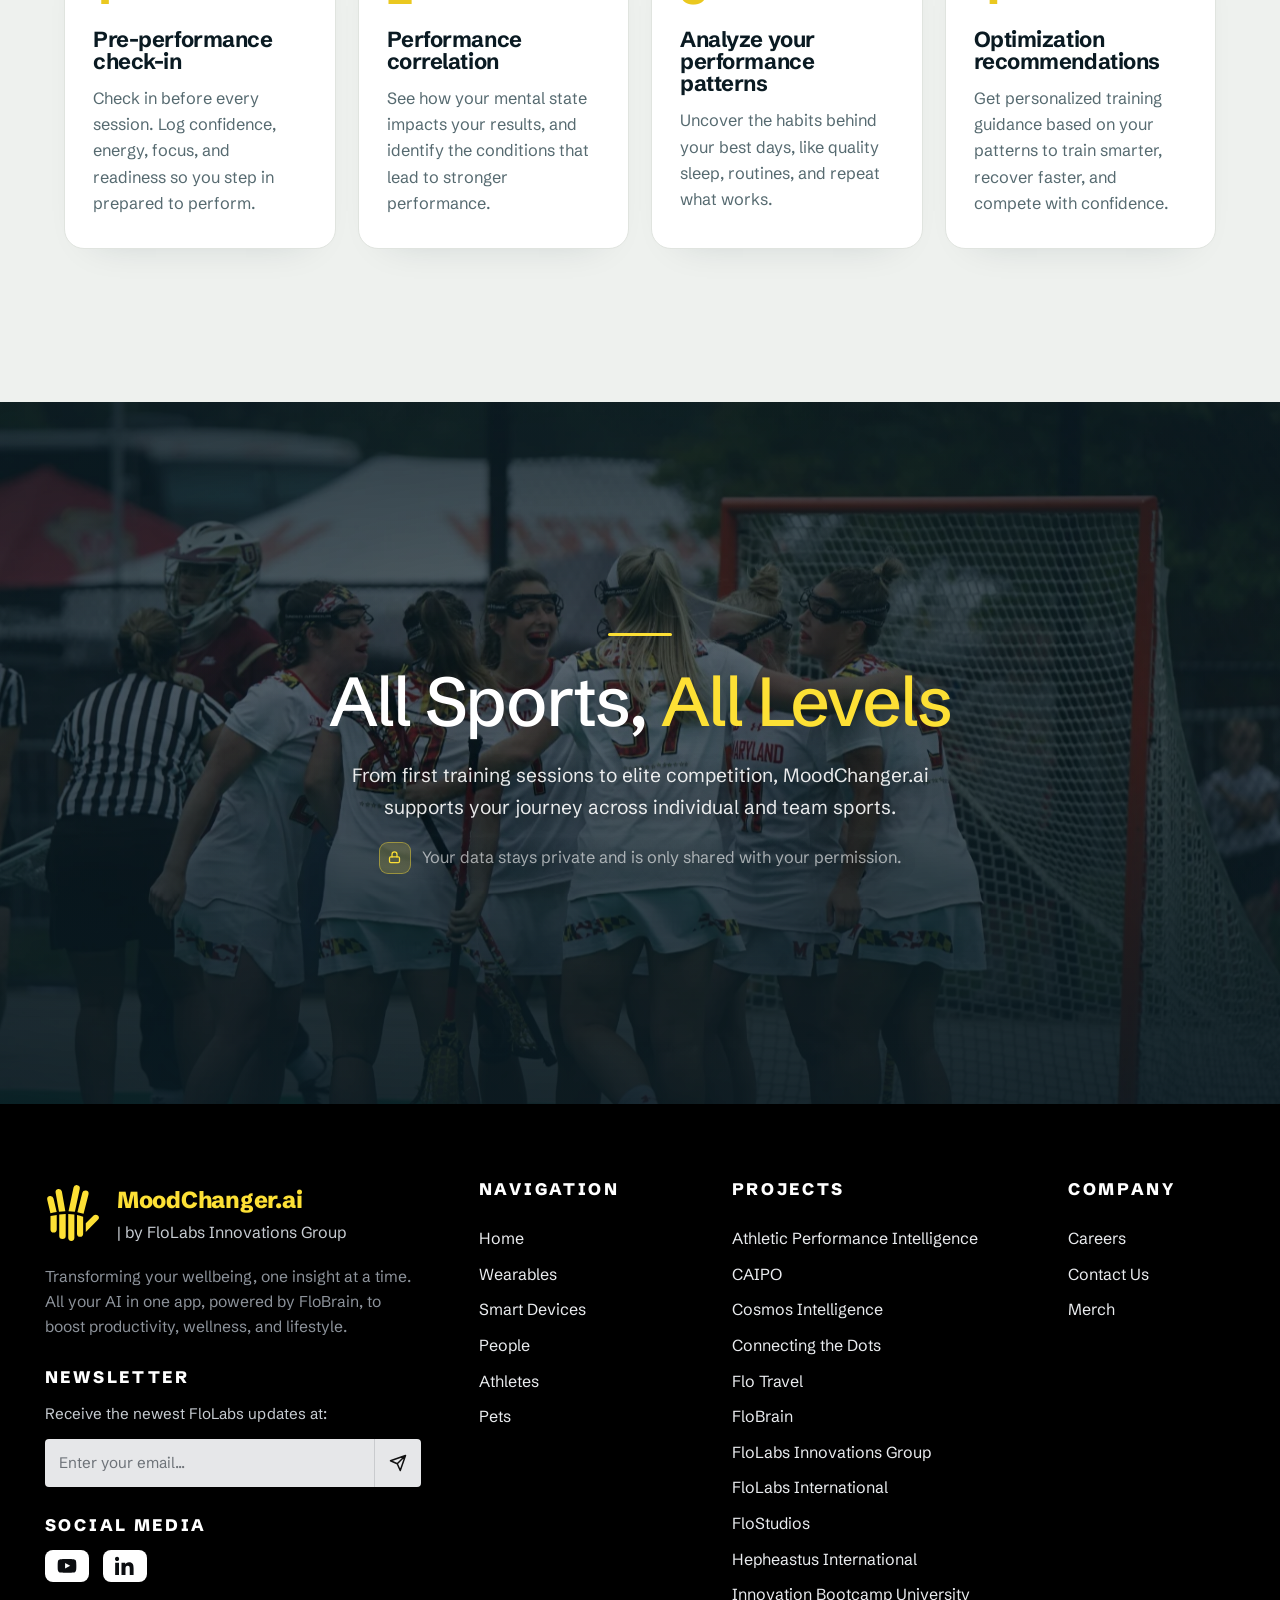
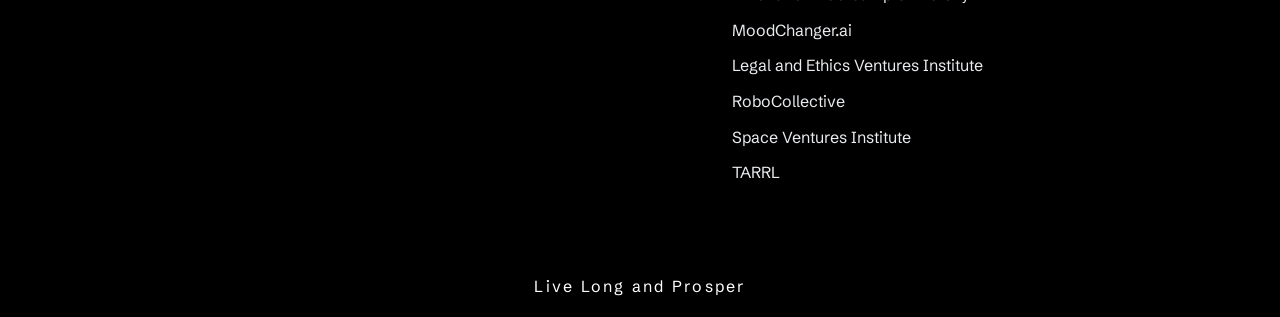
==== commit 83bf6ba0: "Update website design" ====
--- a/Athletes.html
+++ b/Athletes.html
@@ -3,11 +3,12 @@
 <head>
 <meta charset="utf-8">
 <meta name="viewport" content="width=device-width, initial-scale=1">
-<title>MoodChanger for Athletes</title>
+<title>MoodChanger.ai for Athletes</title>
 <script>(function(){try{var t=localStorage.getItem('mc-theme');document.documentElement.setAttribute('data-theme',(t==='dark'||t==='light')?t:'light');}catch(e){document.documentElement.setAttribute('data-theme','light');}})();</script>
 <link rel="preconnect" href="https://fonts.googleapis.com">
 <link rel="preconnect" href="https://fonts.gstatic.com" crossorigin>
 <link href="https://fonts.googleapis.com/css2?family=Schibsted+Grotesk:wght@400;500;600;700;800&display=swap" rel="stylesheet">
+<link rel="preload" as="image" href="assets/feature-1.webp" fetchpriority="high">
 <link rel="stylesheet" href="athletes.css">
 </head>
 <body id="top">
@@ -17,7 +18,7 @@
 <!-- ============================================================ HEADER -->
 <header class="site-header" data-header>
   <div class="header-row">
-    <a class="brand" href="Home.html" aria-label="MoodChanger home">
+    <a class="brand" href="Home.html" aria-label="MoodChanger.ai home">
       <img class="mark" src="assets/flomadlogo.svg" alt="">
       <span class="word">Mood<span class="a">Changer</span>.ai</span>
     </a>
@@ -73,6 +74,7 @@
 
       <div class="item active"><a href="#top">Athletes</a></div>
       <div class="item"><a href="Pets.html">Pets</a></div>
+            <div class="item cta-item"><a class="nav-cta" href="mailto:hello@moodchanger.ai?subject=Request%20a%20demo">Request a demo</a></div>
       <div class="item theme-item">
         <button class="theme-toggle" data-theme-toggle type="button" aria-label="Switch to dark mode" aria-pressed="false">
           <svg class="i-moon" viewBox="0 0 24 24" fill="none" stroke="currentColor" stroke-width="2"><path d="M21 12.8A9 9 0 1111.2 3 7 7 0 0021 12.8z" stroke-linecap="round" stroke-linejoin="round"/></svg>
@@ -88,14 +90,14 @@
   <!-- ============================================================ HERO -->
   <section class="hero">
     <div class="hero-media" data-parallax="0.16">
-      <video class="hero-video" autoplay muted loop playsinline preload="auto" poster="assets/feature-1.jpg">
+      <video class="hero-video" autoplay muted loop playsinline preload="auto" poster="assets/feature-1.webp">
         <source src="assets/hero.mp4" type="video/mp4">
       </video>
     </div>
 
     <div class="hero-inner">
-      <h1 class="reveal" data-delay="80">MoodChanger for <span class="accent">Athletes</span></h1>
-      <p class="lede reveal" data-delay="200">Performance depends on both mind and body. MoodChanger helps athletes track readiness, build resilience, recover smarter, and stay focused with real-time insights.</p>
+      <h1 class="reveal" data-delay="80">MoodChanger.ai for <span class="accent">Athletes</span></h1>
+      <p class="lede reveal" data-delay="200">Performance depends on both mind and body. MoodChanger.ai helps athletes track readiness, build resilience, recover smarter, and stay focused with real-time insights.</p>
     </div>
 
     <div class="scrollcue"><span>Scroll</span><span class="track"></span></div>
@@ -113,7 +115,7 @@
           <p class="lead-line reveal" data-delay="80"><a class="caipo caipo-link" href="https://www.caipo.ai/" target="_blank" rel="noopener">CAIPO</a> combines pre-, in-, and post-session signals to monitor workload, fatigue, recovery, and readiness, then turns that data into <span class="mk">AI-powered actionable insights</span> for smarter training and more consistent performance.</p>
           <div class="signal reveal" data-delay="160">
             <span class="pulse"></span>
-            <span>Real-time biometrics + AI-powered actionable insights <span class="ar">&#8594;</span> stronger readiness, recovery, and performance</span>
+            <span>Real-time biometrics + AI-powered actionable insights <span class="ar">=</span> <span class="ans">stronger readiness, recovery, and performance</span></span>
           </div>
         </div>
       </div>
@@ -125,7 +127,7 @@
     <div class="wrap">
       <div class="section-head center">
         <h2 class="reveal" data-delay="60">Built for Athletic Excellence</h2>
-        <p class="sub reveal" data-delay="120">Train smarter, recover faster, and compete with confidence. MoodChanger helps you turn daily data into winning habits for both mind and body.</p>
+        <p class="sub reveal" data-delay="120">Train smarter, recover faster, and compete with confidence. MoodChanger.ai helps you turn daily data into winning habits for both mind and body.</p>
       </div>
 
       <div class="feature-carousel reveal" data-delay="120">
@@ -134,7 +136,7 @@
         <!-- 01 -->
         <article class="feature reveal">
           <div class="media">
-            <div class="zoom"><img src="assets/feature-1.jpg" alt="Athlete preparing to lift" loading="lazy"></div>
+            <div class="zoom"><img src="assets/feature-1.webp" alt="Athlete preparing to lift" loading="lazy"></div>
             <div class="vig"></div>
             <span class="idx">01</span>
             <span class="tag"><span class="dot"></span>Pre-session routine</span>
@@ -155,15 +157,15 @@
         <!-- 02 -->
         <article class="feature reveal">
           <div class="media">
-            <div class="zoom"><img src="assets/feature-2.jpg" alt="Athlete resting and recovering" loading="lazy"></div>
+            <div class="zoom"><img src="assets/feature-2.webp" alt="Athlete resting and recovering" loading="lazy"></div>
             <div class="vig"></div>
             <span class="idx">02</span>
-            <span class="tag"><span class="dot"></span>Recovery &amp; sleep</span>
+            <span class="tag"><span class="dot"></span>Recovery and sleep</span>
           </div>
           <div class="copy">
             <span class="fnum">02</span>
             <div class="ficon"><svg viewBox="0 0 24 24" fill="none" stroke="currentColor" stroke-width="1.8"><path d="M9 19v-6a2 2 0 00-2-2H5a2 2 0 00-2 2v6a2 2 0 002 2h2a2 2 0 002-2zm0 0V9a2 2 0 012-2h2a2 2 0 012 2v10m-6 0a2 2 0 002 2h2a2 2 0 002-2m0 0V5a2 2 0 012-2h2a2 2 0 012 2v14a2 2 0 01-2 2h-2a2 2 0 01-2-2z" stroke-linecap="round" stroke-linejoin="round"/></svg></div>
-            <h3>Recovery &amp; Training Load</h3>
+            <h3>Recovery and Training Load</h3>
             <p class="desc">Balance effort and recovery with clearer insights into your levels of fatigue, workload, and your capacity to train without losing momentum.</p>
             <ul class="points">
               <li><span class="ck"><svg viewBox="0 0 24 24" fill="none" stroke="currentColor" stroke-width="3"><path d="M5 13l4 4L19 7" stroke-linecap="round" stroke-linejoin="round"/></svg></span>Sleep and recovery correlation</li>
@@ -176,7 +178,7 @@
         <!-- 03 -->
         <article class="feature reveal">
           <div class="media">
-            <div class="zoom"><img src="assets/feature-3.jpg" alt="Athlete supported under pressure" loading="lazy"></div>
+            <div class="zoom"><img src="assets/feature-3.webp" alt="Athlete supported under pressure" loading="lazy"></div>
             <div class="vig"></div>
             <span class="idx">03</span>
             <span class="tag"><span class="dot"></span>Focus under pressure</span>
@@ -197,7 +199,7 @@
         <!-- 04 -->
         <article class="feature reveal">
           <div class="media">
-            <div class="zoom"><img src="assets/feature-4.jpg" alt="Team celebrating together" loading="lazy"></div>
+            <div class="zoom"><img src="assets/feature-4.webp" alt="Team celebrating together" loading="lazy"></div>
             <div class="vig"></div>
             <span class="idx">04</span>
             <span class="tag"><span class="dot"></span>Team coordination</span>
@@ -206,7 +208,7 @@
             <span class="fnum">04</span>
             <div class="ficon"><svg viewBox="0 0 24 24" fill="none" stroke="currentColor" stroke-width="1.8"><path d="M17 20h5v-2a3 3 0 00-5.356-1.857M17 20H7m10 0v-2c0-.656-.126-1.283-.356-1.857M7 20H2v-2a3 3 0 015.356-1.857M7 20v-2c0-.656.126-1.283.356-1.857m0 0a5.002 5.002 0 019.288 0M15 7a3 3 0 11-6 0 3 3 0 016 0zm6 3a2 2 0 11-4 0 2 2 0 014 0zM7 10a2 2 0 11-4 0 2 2 0 014 0z" stroke-linecap="round" stroke-linejoin="round"/></svg></div>
             <h3>Coordinated Performance</h3>
-            <p class="desc">Strengthen your individual impact while improving team coordination through clearer communication, leadership awareness through shared performance patterns.</p>
+            <p class="desc">Strengthen your individual impact while improving team coordination through clearer communication and leadership awareness, built on shared performance patterns.</p>
             <ul class="points">
               <li><span class="ck"><svg viewBox="0 0 24 24" fill="none" stroke="currentColor" stroke-width="3"><path d="M5 13l4 4L19 7" stroke-linecap="round" stroke-linejoin="round"/></svg></span>Leadership moments</li>
               <li><span class="ck"><svg viewBox="0 0 24 24" fill="none" stroke="currentColor" stroke-width="3"><path d="M5 13l4 4L19 7" stroke-linecap="round" stroke-linejoin="round"/></svg></span>Communication patterns</li>
@@ -258,14 +260,14 @@
   <!-- ============================================================ CLOSING -->
   <section class="closing">
     <div class="closing-media" data-parallax="0.1">
-      <video class="closing-video" autoplay muted loop playsinline preload="auto" poster="assets/feature-4.jpg">
+      <video class="closing-video" muted loop playsinline preload="none" poster="assets/feature-4.webp">
         <source src="assets/closing.mp4" type="video/mp4">
       </video>
     </div>
     <div class="inner">
       <span class="closing-rule reveal" data-rev="fade" aria-hidden="true"></span>
       <h3 class="reveal" data-delay="60">All Sports, <span class="accent">All Levels</span></h3>
-      <p class="reveal" data-delay="140">From first training sessions to elite competition, MoodChanger supports your journey across individual and team sports.</p>
+      <p class="reveal" data-delay="140">From first training sessions to elite competition, MoodChanger.ai supports your journey across individual and team sports.</p>
       <p class="privacy reveal" data-delay="200"><span class="lock"><svg viewBox="0 0 24 24" fill="none" stroke="currentColor" stroke-width="2"><rect x="4" y="11" width="16" height="9" rx="2"/><path d="M8 11V7a4 4 0 018 0v4" stroke-linecap="round"/></svg></span>Your data stays private and is only shared with your permission.</p>
     </div>
   </section>
@@ -277,7 +279,7 @@
   <div class="wrap mcf-grid">
     <div class="mcf-brand">
       <div class="mcf-head">
-        <img class="mcf-logo" src="assets/flomadlogo.svg" alt="MoodChanger logo">
+        <img class="mcf-logo" src="assets/flomadlogo.svg" alt="MoodChanger.ai logo">
         <div class="mcf-title">
           <strong>MoodChanger.ai</strong>
           <span>| by FloLabs Innovations Group</span>
@@ -320,8 +322,8 @@
       <a href="https://www.flostudios.ai/" target="_blank" rel="noopener">FloStudios</a>
       <a href="https://hephaestus.international/" target="_blank" rel="noopener">Hepheastus International</a>
       <a href="https://www.bootcampuniversity.org/" target="_blank" rel="noopener">Innovation Bootcamp University</a>
-      <a href="https://www.moodchanger.ai/" target="_blank" rel="noopener">MoodChanger</a>
-      <a href="https://www.legalethicsventuresinstitute.com/" target="_blank" rel="noopener">Legal &amp; Ethics Ventures Institute</a>
+      <a href="https://www.moodchanger.ai/" target="_blank" rel="noopener">MoodChanger.ai</a>
+      <a href="https://www.legalethicsventuresinstitute.com/" target="_blank" rel="noopener">Legal and Ethics Ventures Institute</a>
       <a href="https://www.robocollective.ai/" target="_blank" rel="noopener">RoboCollective</a>
       <a href="https://www.spaceventuresinstitute.com/" target="_blank" rel="noopener">Space Ventures Institute</a>
       <a href="https://tarrl.org/" target="_blank" rel="noopener">TARRL</a>
--- a/athletes.css
+++ b/athletes.css
@@ -34,6 +34,7 @@
   --chip-bg:#0a1a22;        /* high-contrast chip/pill */
   --chip-text:#ffffff;
   --accent-strong:#a07c00;  /* readable yellow for text on light bg */
+  --yellow-txt:#EAC81F;     /* yellow TEXT on light/grey-white surfaces */
   /* ---- legacy aliases routed to theme so existing vars flip ---- */
   --paper:var(--surface);
   --paper-2:var(--surface-2);
@@ -64,6 +65,7 @@
   --chip-bg:#16384a;
   --chip-text:#ffffff;
   --accent-strong:#FDE035;
+  --yellow-txt:#FDE035;
 }
 
 *{box-sizing:border-box}
@@ -92,7 +94,7 @@
 .on-dark .eyebrow, .eyebrow.light{color:var(--muted-d2)}
 
 /* ---------- theme toggle button ---------- */
-.theme-toggle{flex:none; width:42px; height:42px; border-radius:11px; display:grid; place-items:center; cursor:pointer;
+.theme-toggle{flex:none; width:42px; height:42px; border-radius:50%; display:grid; place-items:center; cursor:pointer;
   background:rgba(255,255,255,.08); border:1px solid rgba(255,255,255,.2); color:#fff; transition:.3s var(--ease)}
 .theme-toggle:hover{background:rgba(255,255,255,.16); border-color:#fff}
 .theme-toggle svg{width:19px; height:19px}
@@ -252,7 +254,8 @@
 .statement .body .caipo{color:var(--caipo); font-weight:600}
 .signal{display:flex; align-items:flex-start; gap:14px; padding:22px 26px; border-radius:16px;
   background:var(--chip-bg); color:var(--chip-text); font-weight:500; font-size:clamp(1.02rem,1.5vw,1.22rem); line-height:1.5}
-.signal .ar{color:var(--yellow); font-weight:700; padding:0 .12em; font-size:1.1em; line-height:1}
+.signal .ar{color:inherit; font-weight:700; padding:0 .12em; font-size:1.1em; line-height:1}
+.ans{color:var(--yellow-txt); font-weight:700}
 .signal .pulse{flex:none; width:11px; height:11px; border-radius:50%; background:var(--yellow); margin-top:6px}
 
 /* ============================================================
@@ -281,11 +284,11 @@
 .feature .points li .ck{display:none !important}
 .feature .points li{padding-left:0; gap:0}
 .feature .copy{max-width:34rem}
-.feature .fnum{font-size:clamp(2.4rem,4vw,3.4rem); font-weight:800; letter-spacing:-.03em; color:var(--yellow-deep); line-height:1; display:block; margin-bottom:14px}
+.feature .fnum{font-size:clamp(2.4rem,4vw,3.4rem); font-weight:800; letter-spacing:-.03em; color:var(--yellow-txt); line-height:1; display:block; margin-bottom:14px}
 .feature .ficon{width:54px; height:54px; border-radius:14px; background:rgba(253,224,53,.14); border:1px solid rgba(253,224,53,.3);
   display:grid; place-items:center; margin:20px 0 22px; transition:transform .5s var(--ease)}
 .feature:hover .ficon{transform:translateY(-3px)}
-.feature .ficon svg{width:26px; height:26px; color:var(--yellow-deep)}
+.feature .ficon svg{width:26px; height:26px; color:var(--yellow-txt)}
 .feature h3{font-size:clamp(1.6rem,2.8vw,2.4rem); font-weight:500; letter-spacing:-.028em}
 .feature .desc{margin-top:16px; font-size:1.08rem; color:var(--muted-l); line-height:1.65}
 .feature .points{margin-top:26px; display:flex; flex-direction:column; gap:0; border-top:1px solid var(--line-l)}
@@ -320,7 +323,7 @@
   transform:scaleX(0); transform-origin:left; transition:transform .5s var(--ease)}
 .step:hover{transform:translateY(-6px); box-shadow:0 38px 64px -38px rgba(13,36,48,.32); border-color:var(--line-2)}
 .step:hover::before{transform:scaleX(1)}
-.step .n{display:block; font-size:clamp(2.2rem,3.4vw,3rem); font-weight:800; letter-spacing:-.03em; color:var(--yellow); line-height:1; margin-bottom:18px}
+.step .n{display:block; font-size:clamp(2.2rem,3.4vw,3rem); font-weight:800; letter-spacing:-.03em; color:var(--yellow-txt); line-height:1; margin-bottom:18px}
 .step h4{font-size:clamp(1.18rem,1.7vw,1.42rem); font-weight:700; letter-spacing:-.02em; color:var(--text)}
 .step p{margin-top:12px; color:var(--text-muted); font-size:1.02rem; line-height:1.6; max-width:none;
   max-height:none; opacity:1; overflow:visible}
@@ -366,6 +369,10 @@
   box-shadow:0 16px 36px -18px rgba(0,0,0,.45); opacity:0; transform:translateY(14px); transition:.5s var(--ease); pointer-events:none}
 .backhome.show,.to-top.show{opacity:1; transform:none; pointer-events:auto}
 .backhome:hover,.to-top:hover{border-color:var(--yellow); color:var(--yellow-deep)}
+/* shared header CTA pill */
+.nav .cta-item{margin-left:14px}
+.nav .cta-item > .nav-cta{display:inline-flex; align-items:center; padding:7px 15px; border-radius:999px; background:var(--yellow) !important; color:#0a1116 !important; font-weight:700; font-size:.92rem; transition:transform .3s var(--ease), box-shadow .3s var(--ease)}
+.nav .cta-item > .nav-cta:hover{transform:translateY(-1px); box-shadow:0 10px 22px -12px rgba(253,224,53,.7); background:var(--yellow) !important; color:#0a1116 !important}
 .backhome svg,.to-top svg{width:15px; height:15px}
 
 /* ============================================================
